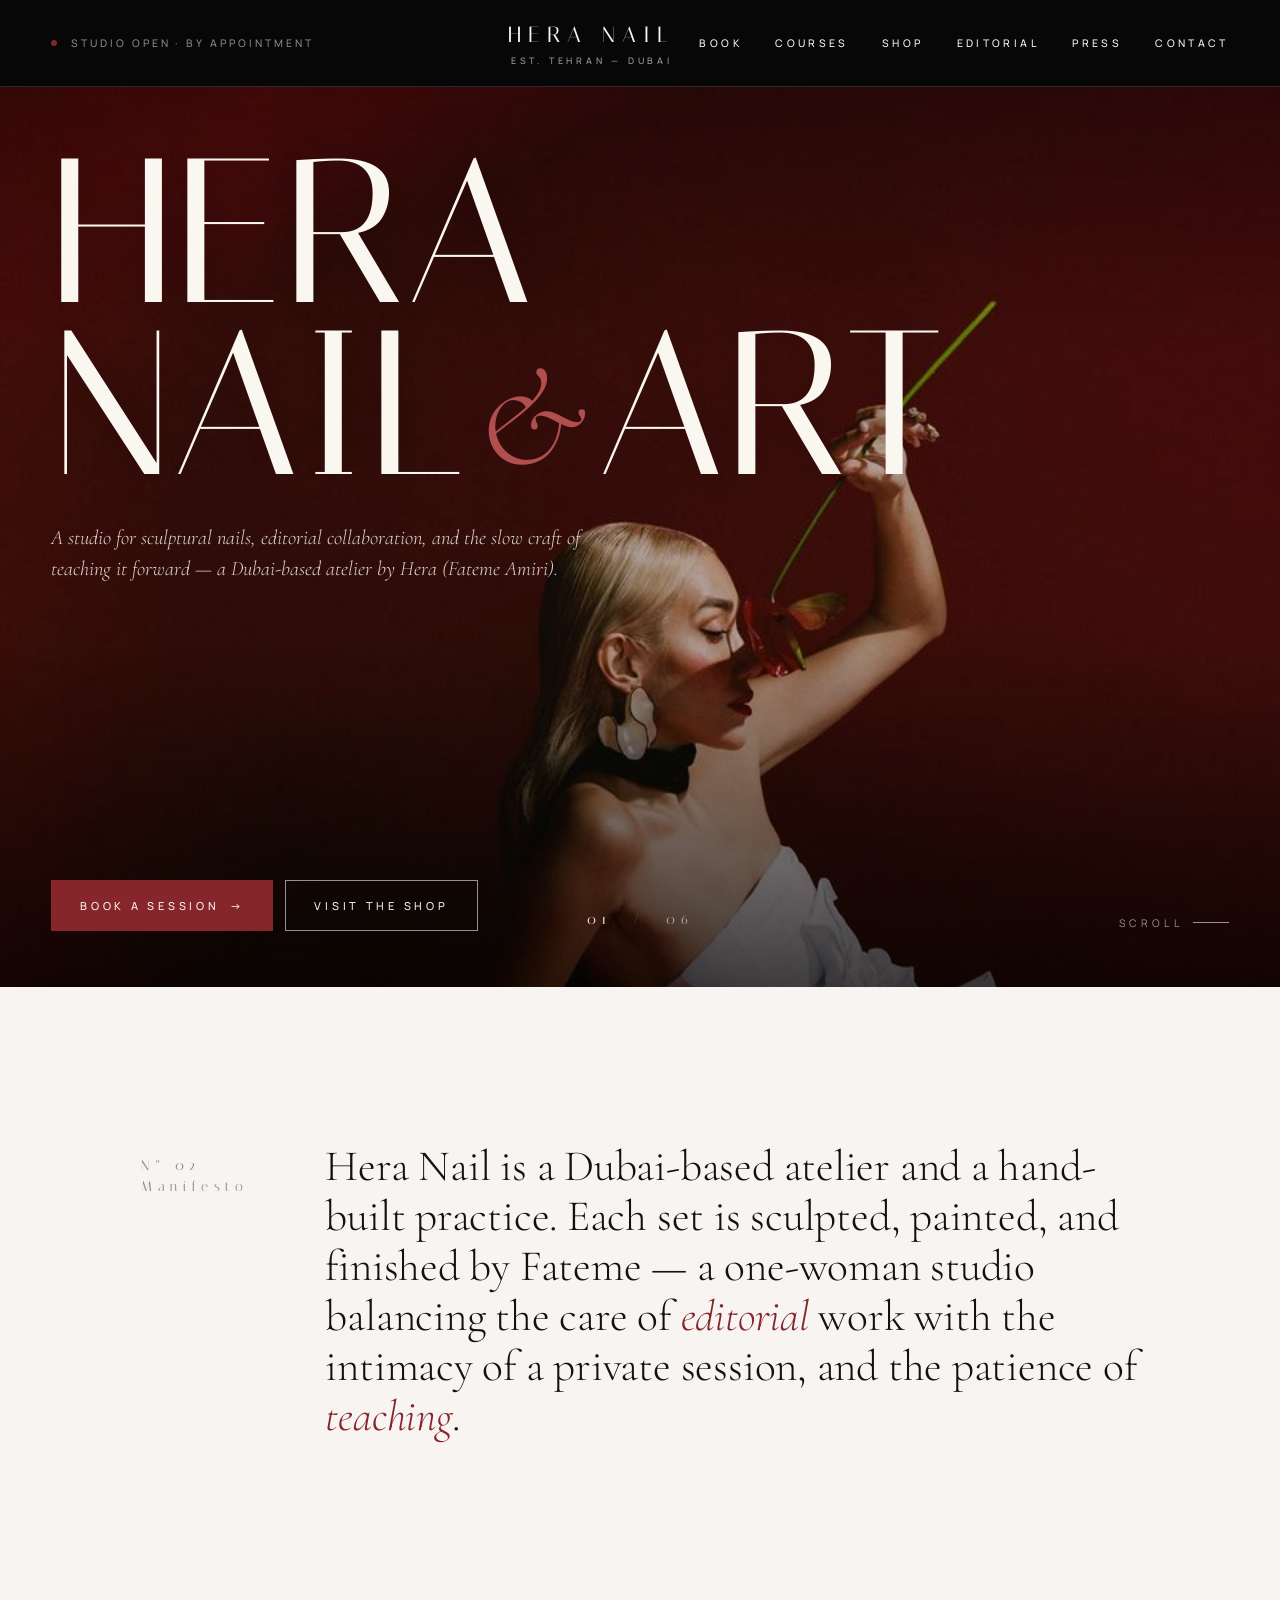
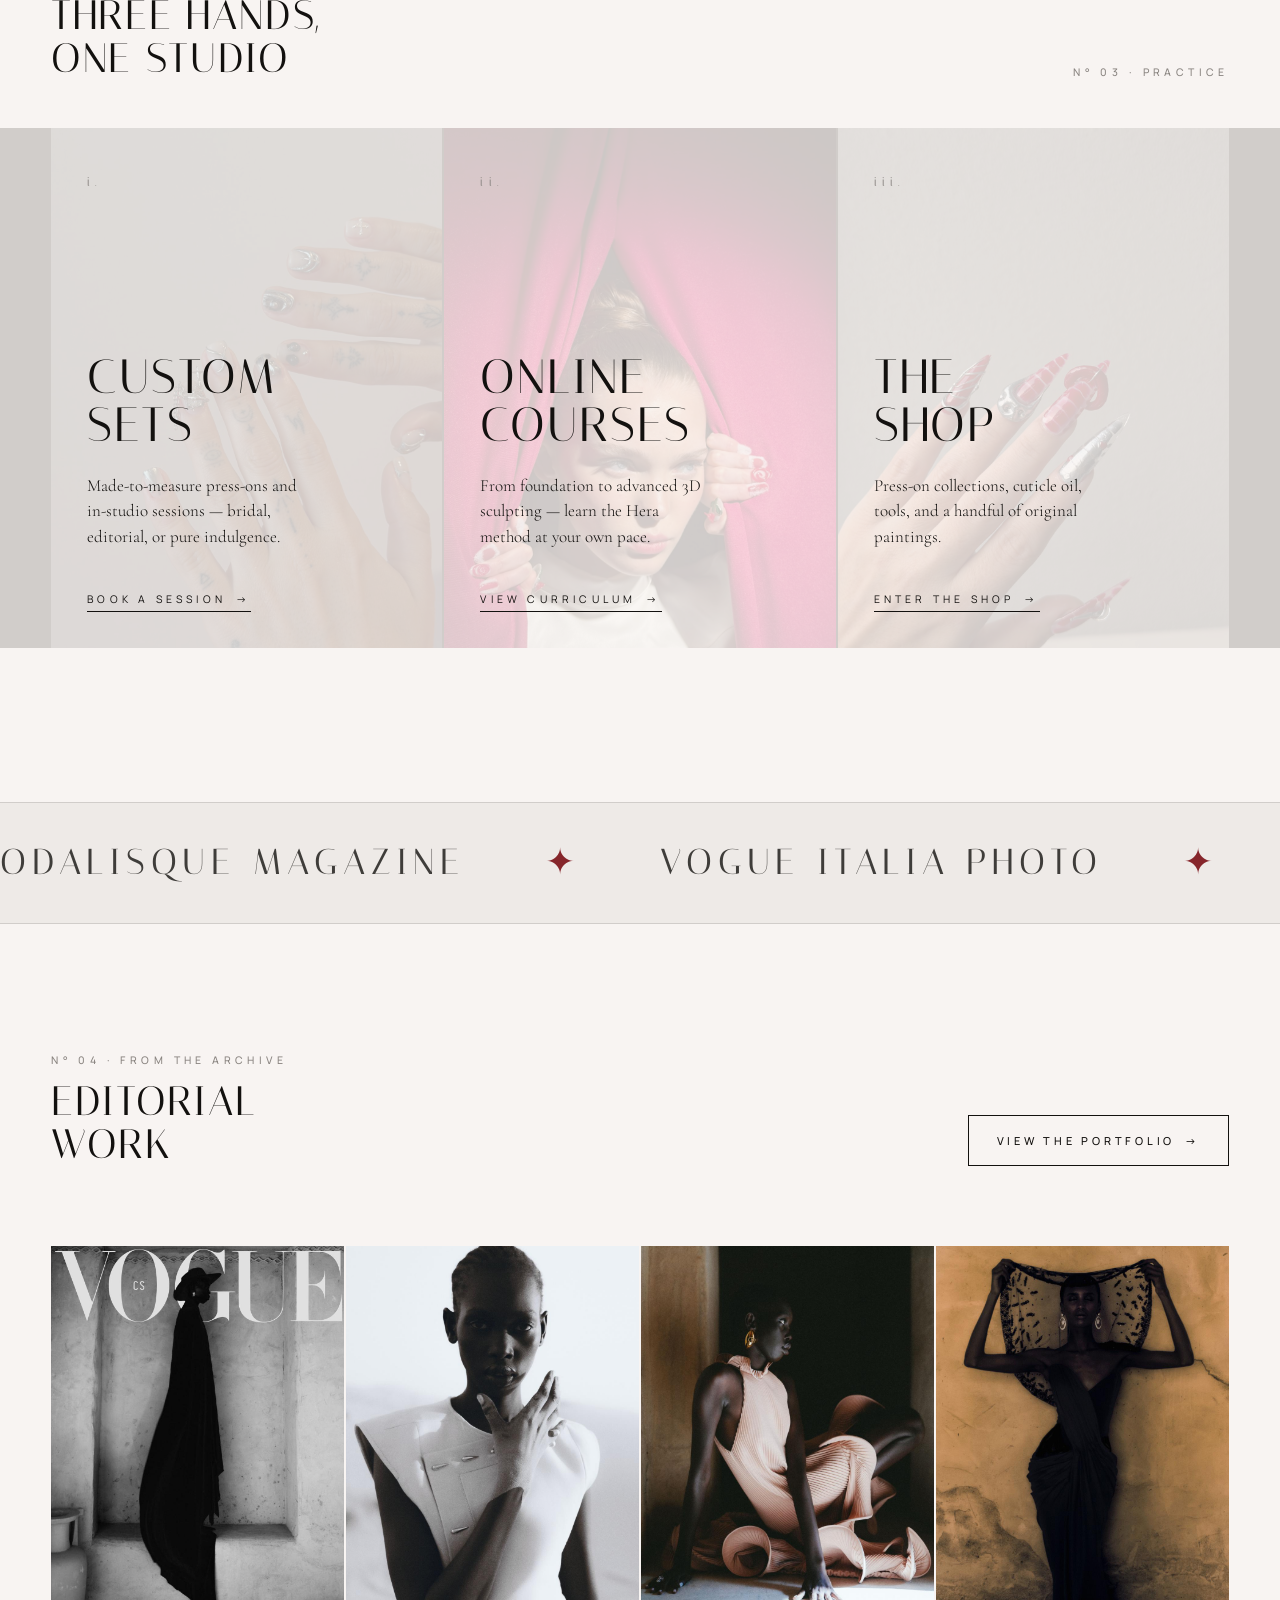
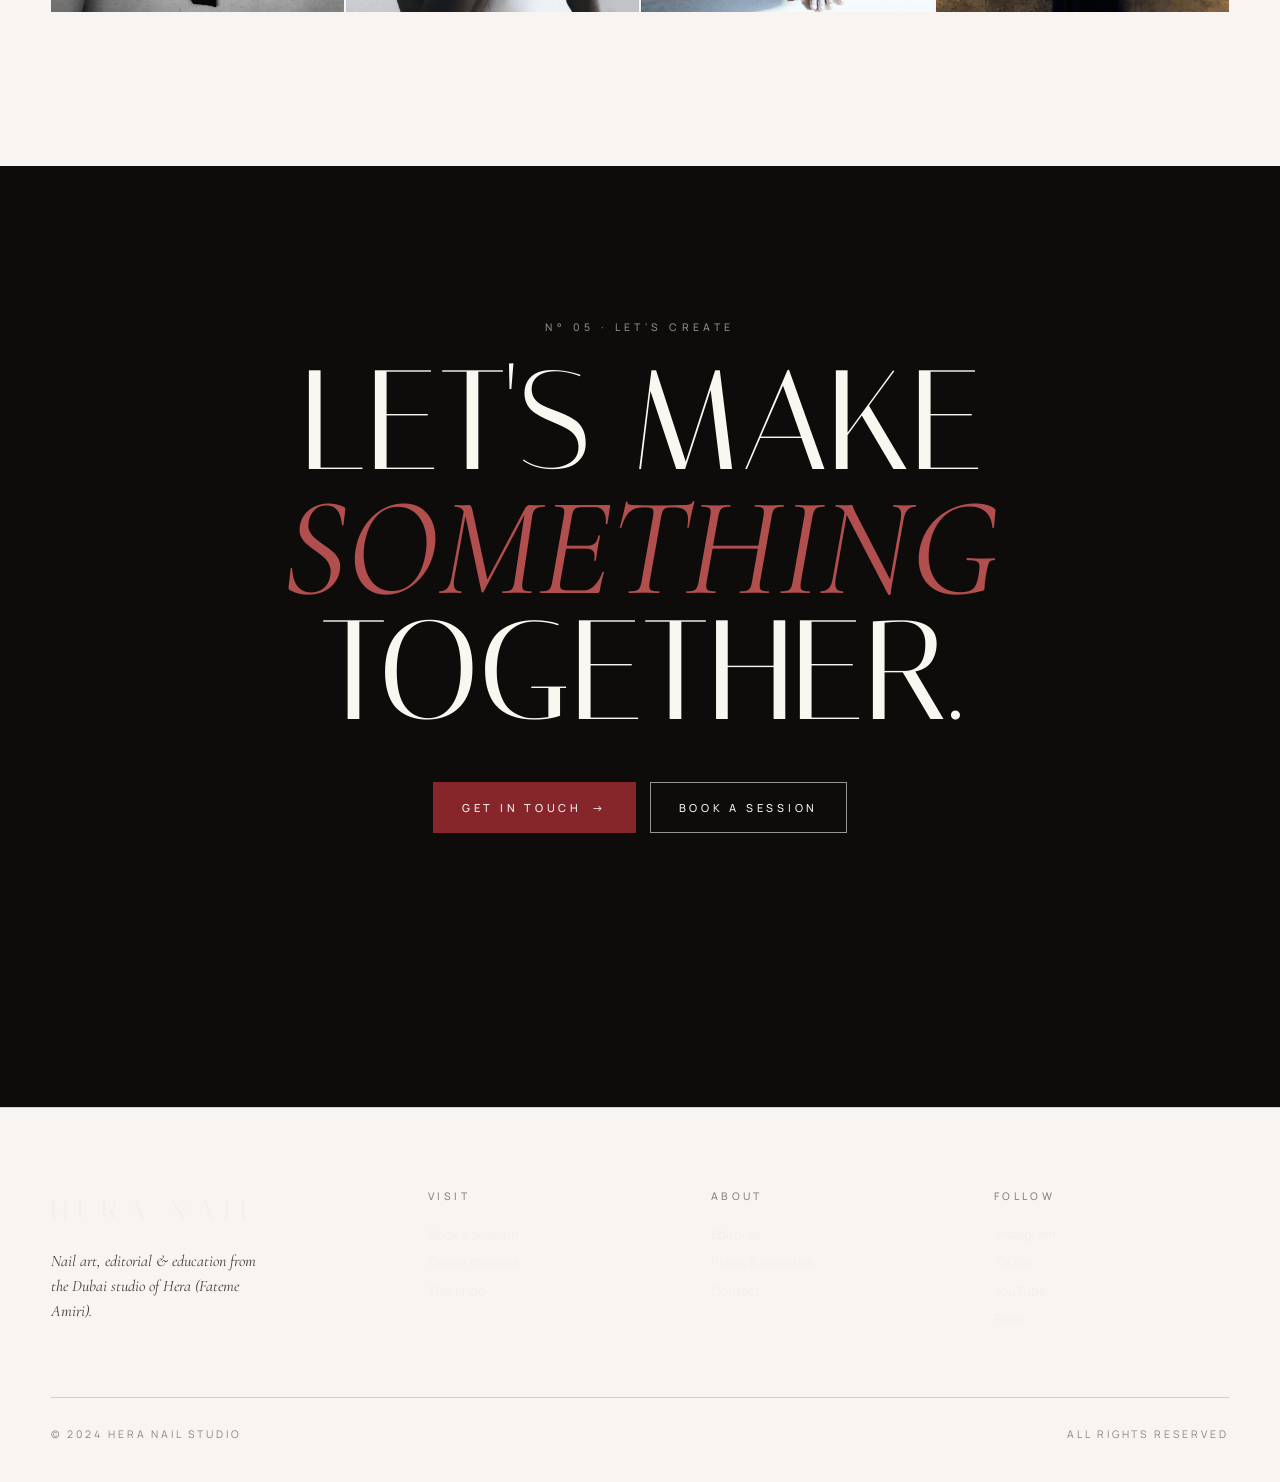
==== index.html @ e50f3d4d "Replace 'rigor' with 'care', remove founder signoff" ====
<!doctype html>
<html lang="en">
<head>
<meta charset="utf-8">
<meta name="viewport" content="width=device-width,initial-scale=1,viewport-fit=cover">
<title>Hera Nail — Nail Art · Editorial · Education</title>
<link rel="stylesheet" href="styles.css">
<style>
  /* Landing-specific */
  body { background: #0e0c0b; color: #f4efe9; }
  .hero {
    position: relative;
    min-height: 100vh;
    overflow: hidden;
    isolation: isolate;
  }
  .hero-bg {
    position: absolute; inset: 0;
    z-index: -2;
  }
  .hero-bg .slide {
    position: absolute; inset: 0;
    background-size: cover;
    background-position: center;
    opacity: 0;
    transform: scale(1.04);
    transition: opacity 1.8s ease, transform 8s linear;
    will-change: opacity, transform;
  }
  .hero-bg .slide.active {
    opacity: 1;
    transform: scale(1);
  }
  .hero::before {
    content: "";
    position: absolute; inset: 0;
    z-index: -1;
    background:
      linear-gradient(180deg, rgba(0,0,0,.45) 0%, rgba(0,0,0,.15) 30%, rgba(0,0,0,.15) 60%, rgba(0,0,0,.7) 100%);
  }
  .hero-inner {
    position: relative;
    min-height: 100vh;
    display: grid;
    grid-template-rows: auto 1fr auto;
    padding: 0 var(--pad);
    max-width: var(--max);
    margin: 0 auto;
  }
  .hero-top {
    padding-top: 120px;
    display: flex;
    justify-content: space-between;
    font-size: 10.5px;
    letter-spacing: 0.4em;
    text-transform: uppercase;
    color: rgba(244,239,233,.7);
  }
  .hero-top .right { display: flex; gap: 28px; }
  .hero-center {
    align-self: center;
    padding: 60px 0;
  }
  .hero-h1 {
    font-family: var(--display);
    font-weight: 400;
    font-size: clamp(72px, 16vw, 240px);
    line-height: 0.84;
    letter-spacing: 0.005em;
    text-transform: uppercase;
    color: #faf6f0;
    text-shadow: 0 2px 40px rgba(0,0,0,.25);
  }
  .hero-h1 .ampersand {
    font-family: var(--serif);
    font-style: italic;
    font-weight: 300;
    font-size: 0.7em;
    color: var(--accent-soft);
    padding: 0 0.08em;
    vertical-align: 0.08em;
  }
  .hero-tag {
    margin-top: 32px;
    max-width: 560px;
    font-family: var(--serif);
    font-style: italic;
    font-weight: 300;
    font-size: clamp(18px, 1.6vw, 22px);
    line-height: 1.5;
    color: rgba(244,239,233,.88);
  }
  .hero-bottom {
    padding-bottom: 56px;
    display: grid;
    grid-template-columns: 1fr auto 1fr;
    align-items: end;
    gap: 24px;
  }
  .hero-cta {
    display: flex;
    gap: 12px;
    flex-wrap: wrap;
  }
  .hero-bottom .counter {
    text-align: center;
    font-family: var(--display);
    font-size: 14px;
    letter-spacing: 0.42em;
    color: rgba(244,239,233,.6);
  }
  .hero-bottom .counter b { color: #faf6f0; font-weight: 400; }
  .hero-bottom .scroll {
    justify-self: end;
    font-size: 10.5px;
    letter-spacing: 0.4em;
    text-transform: uppercase;
    color: rgba(244,239,233,.6);
    display: flex;
    align-items: center;
    gap: 10px;
  }
  .hero-bottom .scroll .bar {
    width: 36px; height: 1px; background: currentColor;
    animation: pulse 2.4s ease-in-out infinite;
  }
  @keyframes pulse {
    0%, 100% { transform: scaleX(.4); transform-origin: left; opacity: .5; }
    50% { transform: scaleX(1); opacity: 1; }
  }

  /* Caption — small label that follows the current slide */
  .hero-caption {
    position: absolute;
    left: var(--pad);
    bottom: 100px;
    z-index: 2;
    font-size: 10.5px;
    letter-spacing: 0.4em;
    text-transform: uppercase;
    color: rgba(244,239,233,.65);
    transition: opacity .8s ease;
  }
  @media (max-width: 820px) {
    .hero-caption { display: none; }
    .hero-bottom { grid-template-columns: 1fr; }
    .hero-bottom .scroll { justify-self: start; }
  }

  /* Body sections after hero */
  body { background: #0e0c0b; }
  .section-light { background: var(--bg); color: var(--ink); padding: clamp(80px, 12vw, 160px) 0; }
  .section-dark { background: #0e0c0b; color: #f4efe9; padding: clamp(80px, 12vw, 160px) 0; }

  .manifesto {
    max-width: 1100px;
    margin: 0 auto;
    padding: 0 var(--pad);
    display: grid;
    grid-template-columns: auto 1fr;
    gap: clamp(40px, 6vw, 96px);
  }
  @media (max-width: 720px) { .manifesto { grid-template-columns: 1fr; } }
  .manifesto .num {
    font-family: var(--display);
    font-size: 14px;
    letter-spacing: 0.4em;
    color: var(--mute);
    padding-top: 14px;
  }
  .manifesto .body {
    font-family: var(--serif);
    font-weight: 300;
    font-size: clamp(28px, 3.4vw, 50px);
    line-height: 1.15;
    letter-spacing: -0.005em;
  }
  .manifesto .body em {
    font-style: italic;
    color: var(--accent);
  }
  .manifesto .signoff {
    margin-top: 36px;
    font-family: var(--sans);
    font-size: 11px;
    letter-spacing: 0.4em;
    text-transform: uppercase;
    color: var(--mute);
  }

  /* Pillars: three big tiles */
  .pillars {
    max-width: var(--max);
    margin: 0 auto;
    padding: 0 var(--pad);
    display: grid;
    grid-template-columns: repeat(3, 1fr);
    gap: 2px;
    background: var(--rule);
  }
  @media (max-width: 820px) { .pillars { grid-template-columns: 1fr; } }
  .pillar {
    background: var(--bg);
    padding: 44px 36px 36px;
    display: flex;
    flex-direction: column;
    gap: 24px;
    min-height: 520px;
    position: relative;
    overflow: hidden;
    transition: background .35s ease, color .35s ease;
  }
  .pillar:hover { background: var(--ink); color: var(--bg); }
  .pillar:hover .pillar-img { opacity: 0.32; transform: scale(1.04); }
  .pillar .pillar-num {
    font-family: var(--display);
    font-size: 13px;
    letter-spacing: 0.4em;
    color: var(--mute);
  }
  .pillar h3 {
    font-family: var(--display);
    font-weight: 400;
    font-size: 48px;
    letter-spacing: 0.04em;
    text-transform: uppercase;
    line-height: 1;
    margin-top: auto;
  }
  .pillar p {
    font-family: var(--serif);
    font-weight: 300;
    font-size: 17px;
    line-height: 1.5;
    max-width: 28ch;
  }
  .pillar .pillar-img {
    position: absolute;
    inset: 0;
    background-size: cover;
    background-position: center;
    opacity: 0.18;
    transition: opacity .5s ease, transform .8s ease;
    z-index: 0;
  }
  .pillar > * { position: relative; z-index: 1; }
  .pillar .more {
    margin-top: 18px;
    display: inline-flex;
    align-items: center;
    gap: 10px;
    font-size: 10.5px;
    letter-spacing: 0.4em;
    text-transform: uppercase;
    border-bottom: 1px solid currentColor;
    padding-bottom: 4px;
    align-self: flex-start;
  }
  .pillar .more::after { content: "→"; transition: transform .25s; }
  .pillar:hover .more::after { transform: translateX(4px); }

  /* Gallery strip */
  .strip {
    display: grid;
    grid-template-columns: repeat(4, 1fr);
    gap: 2px;
    margin-top: 80px;
  }
  @media (max-width: 820px) { .strip { grid-template-columns: 1fr 1fr; } }
  .strip a {
    aspect-ratio: 4 / 5;
    background-size: cover;
    background-position: center;
    transition: transform .8s cubic-bezier(.2,.7,.2,1);
    filter: grayscale(.0);
  }
  .strip a:hover { transform: scale(1.02); }

  /* Press / Marquee */
  .marquee {
    overflow: hidden;
    padding: 32px 0;
    border-top: 1px solid var(--rule);
    border-bottom: 1px solid var(--rule);
    background: var(--bg-deep);
  }
  .marquee-track {
    display: flex;
    gap: 80px;
    animation: scroll 38s linear infinite;
    white-space: nowrap;
    font-family: var(--display);
    font-size: clamp(22px, 3vw, 36px);
    letter-spacing: 0.16em;
    text-transform: uppercase;
    color: var(--ink-soft);
  }
  .marquee-track .star { color: var(--accent); }
  @keyframes scroll {
    from { transform: translateX(0); }
    to   { transform: translateX(-50%); }
  }
</style>
</head>
<body>

<header class="site-header is-dark">
  <nav class="nav">
    <div class="nav-left">
      <span class="dot"></span>
      <span>Studio Open · By Appointment</span>
    </div>
    <a class="brand" href="index.html">
      Hera Nail
      <span class="sub">EST. TEHRAN — DUBAI</span>
    </a>
    <button class="nav-toggle" id="navToggle" aria-label="Menu">
      Menu <span aria-hidden="true">＋</span>
    </button>
    <ul class="nav-links" id="navLinks">
      <li><a href="book.html">Book</a></li>
      <li><a href="courses.html">Courses</a></li>
      <li><a href="shop.html">Shop</a></li>
      <li><a href="editorial.html">Editorial</a></li>
      <li><a href="press.html">Press</a></li>
      <li><a href="contact.html">Contact</a></li>
    </ul>
  </nav>
</header>

<section class="hero" data-screen-label="01 Hero">
  <div class="hero-bg" id="heroBg">
    <div class="slide active" style="background-image:url('img/hero-01-red.jpg')" data-caption="Anthurium — Editorial 2024"></div>
    <div class="slide" style="background-image:url('img/hero-04-lily.jpg')" data-caption="Calla — Studio Series"></div>
    <div class="slide" style="background-image:url('img/hero-03-portrait.jpg')" data-caption="Self-portrait with Talons"></div>
    <div class="slide" style="background-image:url('img/hero-02-mesh.jpg')" data-caption="Mesh Gauntlet — Couture"></div>
    <div class="slide" style="background-image:url('img/hero-06-anthurium.jpg')" data-caption="Floor study — Anthurium II"></div>
    <div class="slide" style="background-image:url('img/hero-05-laugh.jpg')" data-caption="Behind the Scenes"></div>
  </div>

  <div class="hero-inner">
    <div class="hero-center">
      <h1 class="hero-h1">Hera<br>Nail<span class="ampersand">&</span>Art</h1>
      <p class="hero-tag">A studio for sculptural nails, editorial collaboration, and the slow craft of teaching it forward — a Dubai-based atelier by Hera (Fateme Amiri).</p>
    </div>

    <div class="hero-bottom">
      <div class="hero-cta">
        <a class="btn accent" href="book.html">Book a session <span class="arrow">→</span></a>
        <a class="btn" href="shop.html" style="border-color:rgba(244,239,233,.6)">Visit the shop</a>
      </div>
      <div class="counter"><b id="slideIdx">01</b> &nbsp;/&nbsp; 06</div>
      <div class="scroll"><span>Scroll</span><span class="bar"></span></div>
    </div>
  </div>
</section>

<!-- Manifesto -->
<section class="section-light">
  <div class="manifesto">
    <div class="num">N° 02<br>Manifesto</div>
    <div>
      <p class="body">
        Hera Nail is a Dubai-based atelier and a hand-built practice. Each set is sculpted, painted, and finished by Fateme — a one-woman studio balancing the care of <em>editorial</em> work with the intimacy of a private session, and the patience of <em>teaching</em>.
      </p>
    </div>
  </div>
</section>

<!-- Three pillars -->
<section class="section-light" style="padding-top:0">
  <div class="shell" style="margin-bottom:48px; display:flex; justify-content:space-between; align-items:end; gap:24px; flex-wrap:wrap;">
    <h2 class="h-section">Three Hands,<br>One Studio</h2>
    <p class="eyebrow">N° 03 · Practice</p>
  </div>
  <div class="pillars">
    <a class="pillar" href="book.html">
      <div class="pillar-img" style="background-image:url('img/nail-clear-flowers-02.jpg')"></div>
      <span class="pillar-num">i.</span>
      <h3>Custom<br>Sets</h3>
      <p>Made-to-measure press-ons and in-studio sessions — bridal, editorial, or pure indulgence.</p>
      <span class="more">Book a session</span>
    </a>
    <a class="pillar" href="courses.html">
      <div class="pillar-img" style="background-image:url('img/nail-blue-baroque.jpg')"></div>
      <span class="pillar-num">ii.</span>
      <h3>Online<br>Courses</h3>
      <p>From foundation to advanced 3D sculpting — learn the Hera method at your own pace.</p>
      <span class="more">View curriculum</span>
    </a>
    <a class="pillar" href="shop.html">
      <div class="pillar-img" style="background-image:url('img/nail-red-silver.jpg')"></div>
      <span class="pillar-num">iii.</span>
      <h3>The<br>Shop</h3>
      <p>Press-on collections, cuticle oil, tools, and a handful of original paintings.</p>
      <span class="more">Enter the shop</span>
    </a>
  </div>
</section>

<!-- Marquee -->
<div class="marquee">
  <div class="marquee-track">
    <span>Odalisque Magazine</span><span class="star">✦</span>
    <span>Vogue Italia Photo</span><span class="star">✦</span>
    <span>HIA Magazine</span><span class="star">✦</span>
    <span>L'Officiel Arabia</span><span class="star">✦</span>
    <span>Schön! Magazine</span><span class="star">✦</span>
    <span>Numéro Berlin</span><span class="star">✦</span>
    <!-- duplicate for seamless scroll -->
    <span>Odalisque Magazine</span><span class="star">✦</span>
    <span>Vogue Italia Photo</span><span class="star">✦</span>
    <span>HIA Magazine</span><span class="star">✦</span>
    <span>L'Officiel Arabia</span><span class="star">✦</span>
    <span>Schön! Magazine</span><span class="star">✦</span>
    <span>Numéro Berlin</span><span class="star">✦</span>
  </div>
</div>

<!-- Editorial preview strip -->
<section class="section-light" style="padding-top:clamp(80px,10vw,140px)">
  <div class="shell" style="display:flex; justify-content:space-between; align-items:end; gap:24px; flex-wrap:wrap;">
    <div>
      <p class="eyebrow">N° 04 · From the Archive</p>
      <h2 class="h-section" style="margin-top:12px">Editorial<br>Work</h2>
    </div>
    <a class="btn ghost" href="editorial.html">View the portfolio <span class="arrow">→</span></a>
  </div>
  <div class="strip shell" style="padding-left:var(--pad); padding-right:var(--pad)">
    <a href="editorial.html" style="background-image:url('img/hero-07-vogue.jpg')"></a>
    <a href="editorial.html" style="background-image:url('img/ed-veil.jpg')"></a>
    <a href="editorial.html" style="background-image:url('img/ed-white.jpg')"></a>
    <a href="editorial.html" style="background-image:url('img/ed-lips.jpg')"></a>
  </div>
</section>

<!-- Closing CTA -->
<section class="section-dark" style="text-align:center">
  <div class="shell">
    <p class="eyebrow" style="color:rgba(244,239,233,.55)">N° 05 · Let's Create</p>
    <h2 class="h-display" style="color:#faf6f0; margin-top:24px">Let's make<br><em style="font-family:var(--serif); font-style:italic; color:var(--accent-soft)">something</em><br>together.</h2>
    <div style="margin-top:48px; display:flex; gap:14px; justify-content:center; flex-wrap:wrap;">
      <a class="btn accent" href="contact.html">Get in touch <span class="arrow">→</span></a>
      <a class="btn" href="book.html" style="border-color:rgba(244,239,233,.6)">Book a session</a>
    </div>
  </div>
</section>

<!-- Footer -->
<footer class="site-footer">
  <div class="footer-grid">
    <div>
      <div class="footer-mark">Hera Nail</div>
      <p style="margin-top:18px; font-family:var(--serif); font-style:italic; font-size:16px; color:var(--ink-soft); max-width:32ch;">Nail art, editorial &amp; education from the Dubai studio of Hera (Fateme Amiri).</p>
    </div>
    <div>
      <h4>Visit</h4>
      <a href="book.html">Book a session</a>
      <a href="courses.html">Online courses</a>
      <a href="shop.html">The shop</a>
    </div>
    <div>
      <h4>About</h4>
      <a href="editorial.html">Editorial</a>
      <a href="press.html">Press &amp; features</a>
      <a href="contact.html">Contact</a>
    </div>
    <div>
      <h4>Follow</h4>
      <a href="https://www.instagram.com/nailsby_hera" target="_blank" rel="noopener">Instagram</a>
      <a href="https://www.tiktok.com/@hera_nail" target="_blank" rel="noopener">TikTok</a>
      <a href="https://youtube.com/@nailsbyhera" target="_blank" rel="noopener">YouTube</a>
      <a href="mailto:fatemeamiri.job@gmail.com">Email</a>
    </div>
  </div>
  <div class="footer-bottom">
    <span>© 2024 Hera Nail Studio</span>
    <span>All rights reserved</span>
  </div>
</footer>

<script>
  // Mobile nav
  const tog = document.getElementById('navToggle');
  const links = document.getElementById('navLinks');
  tog?.addEventListener('click', () => links.classList.toggle('open'));

  // Hero slideshow — fade in/out
  const slides = document.querySelectorAll('#heroBg .slide');
  const cap = document.getElementById('heroCap');
  const idxEl = document.getElementById('slideIdx');
  let i = 0;
  const total = slides.length;
  function tick() {
    slides[i].classList.remove('active');
    i = (i + 1) % total;
    slides[i].classList.add('active');
    if (cap) {
      cap.style.opacity = 0;
      setTimeout(() => {
        cap.textContent = slides[i].dataset.caption || '';
        cap.style.opacity = 1;
      }, 600);
    }
    if (idxEl) idxEl.textContent = String(i + 1).padStart(2, '0');
  }
  setInterval(tick, 4800);

  // Reveal-on-scroll
  const io = new IntersectionObserver((entries) => {
    entries.forEach(e => { if (e.isIntersecting) e.target.classList.add('in'); });
  }, { threshold: 0.12 });
  document.querySelectorAll('.reveal').forEach(el => io.observe(el));
</script>
</body>
</html>
---- styles.css ----
/* HERA NAIL — site styles */

@import url('https://fonts.googleapis.com/css2?family=Italiana&family=Cormorant+Garamond:ital,wght@0,300;0,400;0,500;1,300;1,400&family=Manrope:wght@300;400;500;600&display=swap');

:root {
  --bg: oklch(0.97 0.005 60);
  --bg-deep: oklch(0.94 0.006 60);
  --ink: oklch(0.18 0.005 60);
  --ink-soft: oklch(0.36 0.005 60);
  --mute: oklch(0.62 0.008 60);
  --rule: oklch(0.85 0.006 60);
  --accent: oklch(0.42 0.13 22);
  --accent-soft: oklch(0.55 0.13 22);

  --serif: 'Cormorant Garamond', 'Times New Roman', serif;
  --display: 'Italiana', 'Cormorant Garamond', serif;
  --sans: 'Manrope', 'Helvetica Neue', Arial, sans-serif;

  --pad: clamp(20px, 4vw, 56px);
  --max: 1480px;
}

* { box-sizing: border-box; margin: 0; padding: 0; }

html, body {
  background: var(--bg);
  color: var(--ink);
  font-family: var(--sans);
  font-weight: 400;
  font-size: 15px;
  line-height: 1.55;
  -webkit-font-smoothing: antialiased;
  text-rendering: optimizeLegibility;
}

img { display: block; max-width: 100%; height: auto; }
a { color: inherit; text-decoration: none; }
button { font: inherit; color: inherit; background: none; border: 0; cursor: pointer; }
input, select, textarea { font: inherit; color: inherit; background: transparent; border: 0; }

/* ──────────────── Header / Nav ──────────────── */

.site-header {
  position: sticky;
  top: 0;
  z-index: 50;
  background: color-mix(in oklch, var(--bg) 88%, transparent);
  backdrop-filter: saturate(140%) blur(14px);
  -webkit-backdrop-filter: saturate(140%) blur(14px);
  border-bottom: 1px solid var(--rule);
  padding-top: env(safe-area-inset-top);
}
.site-header.is-dark {
  background: color-mix(in oklch, oklch(0.12 0 0) 70%, transparent);
  border-bottom-color: color-mix(in oklch, white 15%, transparent);
  color: var(--bg);
}

.nav {
  max-width: var(--max);
  margin: 0 auto;
  padding: 18px var(--pad);
  display: grid;
  grid-template-columns: 1fr auto 1fr;
  align-items: center;
  gap: 24px;
}
.brand {
  font-family: var(--display);
  font-size: 22px;
  letter-spacing: 0.32em;
  text-align: center;
  text-transform: uppercase;
}
.brand .sub {
  display: block;
  font-family: var(--sans);
  font-size: 9px;
  letter-spacing: 0.42em;
  margin-top: 2px;
  color: var(--mute);
  font-weight: 500;
}
.site-header.is-dark .brand .sub { color: color-mix(in oklch, white 60%, transparent); }

.nav-links {
  display: flex;
  gap: clamp(18px, 2.6vw, 36px);
  list-style: none;
  justify-content: flex-end;
  font-size: 10.5px;
  letter-spacing: 0.32em;
  text-transform: uppercase;
  font-weight: 500;
}
.nav-links a {
  position: relative;
  padding: 6px 0;
  transition: color .25s ease;
}
.nav-links a:hover { color: var(--accent); }
.nav-links a.active::after {
  content: "";
  position: absolute;
  left: 0; right: 0; bottom: -2px;
  height: 1px;
  background: currentColor;
}

.nav-left {
  display: flex;
  align-items: center;
  gap: 14px;
  font-size: 10.5px;
  letter-spacing: 0.28em;
  text-transform: uppercase;
  color: var(--mute);
  font-weight: 500;
}
.nav-left .dot { width: 6px; height: 6px; border-radius: 50%; background: var(--accent); display: inline-block; }

/* mobile nav */
.nav-toggle { display: none; }
@media (max-width: 820px) {
  .nav { grid-template-columns: 1fr auto auto; gap: 12px; }
  .nav-left { display: none; }
  .nav-links {
    position: fixed;
    inset: 64px 0 auto 0;
    flex-direction: column;
    background: var(--bg);
    padding: 24px var(--pad) 36px;
    gap: 18px;
    font-size: 13px;
    align-items: flex-start;
    border-bottom: 1px solid var(--rule);
    transform: translateY(-110%);
    transition: transform .35s cubic-bezier(.6,.05,.2,1);
  }
  .nav-links.open { transform: translateY(0); }
  .nav-toggle {
    display: inline-flex;
    align-items: center;
    gap: 8px;
    font-size: 10.5px;
    letter-spacing: 0.28em;
    text-transform: uppercase;
    color: var(--ink);
  }
  .site-header.is-dark .nav-toggle { color: var(--bg); }
  .site-header.is-dark .nav-links { background: oklch(0.14 0 0); color: var(--bg); border-color: color-mix(in oklch, white 14%, transparent); }
}

/* ──────────────── Layout primitives ──────────────── */

.shell { max-width: var(--max); margin: 0 auto; padding: 0 var(--pad); }

.eyebrow {
  font-size: 10.5px;
  letter-spacing: 0.42em;
  text-transform: uppercase;
  color: var(--mute);
  font-weight: 500;
}

.h-display {
  font-family: var(--display);
  font-weight: 400;
  font-size: clamp(60px, 11vw, 180px);
  line-height: 0.88;
  letter-spacing: -0.01em;
  text-transform: uppercase;
}

.h-title {
  font-family: var(--display);
  font-weight: 400;
  font-size: clamp(40px, 6vw, 88px);
  line-height: 0.98;
  letter-spacing: 0.02em;
  text-transform: uppercase;
}

.h-section {
  font-family: var(--display);
  font-weight: 400;
  font-size: clamp(28px, 3.2vw, 44px);
  line-height: 1.05;
  letter-spacing: 0.04em;
  text-transform: uppercase;
}

.italic-lead {
  font-family: var(--serif);
  font-style: italic;
  font-weight: 300;
  font-size: clamp(20px, 2vw, 28px);
  line-height: 1.4;
  color: var(--ink-soft);
}

.rule { height: 1px; background: var(--rule); width: 100%; }

/* Buttons / chips */

.btn {
  display: inline-flex;
  align-items: center;
  gap: 10px;
  padding: 16px 28px;
  font-size: 11px;
  letter-spacing: 0.34em;
  text-transform: uppercase;
  font-weight: 500;
  border: 1px solid currentColor;
  transition: background .25s ease, color .25s ease, transform .25s ease;
}
.btn:hover { background: var(--ink); color: var(--bg); }
.btn.accent { background: var(--accent); color: var(--bg); border-color: var(--accent); }
.btn.accent:hover { background: var(--ink); border-color: var(--ink); }
.btn.ghost { background: transparent; }
.btn .arrow { transition: transform .3s; }
.btn:hover .arrow { transform: translateX(4px); }

/* Footer */

.site-footer {
  margin-top: 120px;
  padding: 80px var(--pad) 40px;
  border-top: 1px solid var(--rule);
  background: var(--bg);
}
.footer-grid {
  max-width: var(--max);
  margin: 0 auto;
  display: grid;
  grid-template-columns: 1.4fr 1fr 1fr 1fr;
  gap: 48px;
  margin-bottom: 64px;
}
@media (max-width: 820px) {
  .footer-grid { grid-template-columns: 1fr 1fr; gap: 32px; }
}
.footer-grid h4 {
  font-family: var(--sans);
  font-size: 10.5px;
  letter-spacing: 0.32em;
  text-transform: uppercase;
  font-weight: 500;
  color: var(--mute);
  margin-bottom: 16px;
}
.footer-grid a { display: block; padding: 4px 0; font-size: 13px; }
.footer-grid a:hover { color: var(--accent); }
.footer-mark {
  font-family: var(--display);
  font-size: 28px;
  letter-spacing: 0.32em;
  text-transform: uppercase;
}
.footer-bottom {
  max-width: var(--max);
  margin: 0 auto;
  padding-top: 28px;
  border-top: 1px solid var(--rule);
  display: flex;
  justify-content: space-between;
  font-size: 10.5px;
  letter-spacing: 0.28em;
  text-transform: uppercase;
  color: var(--mute);
}
@media (max-width: 600px) { .footer-bottom { flex-direction: column; gap: 12px; } }

/* Page intro block */

.page-intro {
  display: grid;
  grid-template-columns: 1fr 1fr;
  gap: 48px;
  padding: clamp(60px, 9vw, 130px) 0 60px;
  border-bottom: 1px solid var(--rule);
}
@media (max-width: 820px) {
  .page-intro { grid-template-columns: 1fr; gap: 24px; padding: 60px 0 40px; }
}
.page-intro .meta {
  display: flex;
  flex-direction: column;
  gap: 16px;
  align-self: end;
}
.page-intro .meta .num {
  font-family: var(--display);
  font-size: 14px;
  letter-spacing: 0.28em;
  color: var(--mute);
}

/* Reveal on scroll */
.reveal { opacity: 0; transform: translateY(18px); transition: opacity 1s ease, transform 1s cubic-bezier(.2,.7,.2,1); }
.reveal.in { opacity: 1; transform: none; }
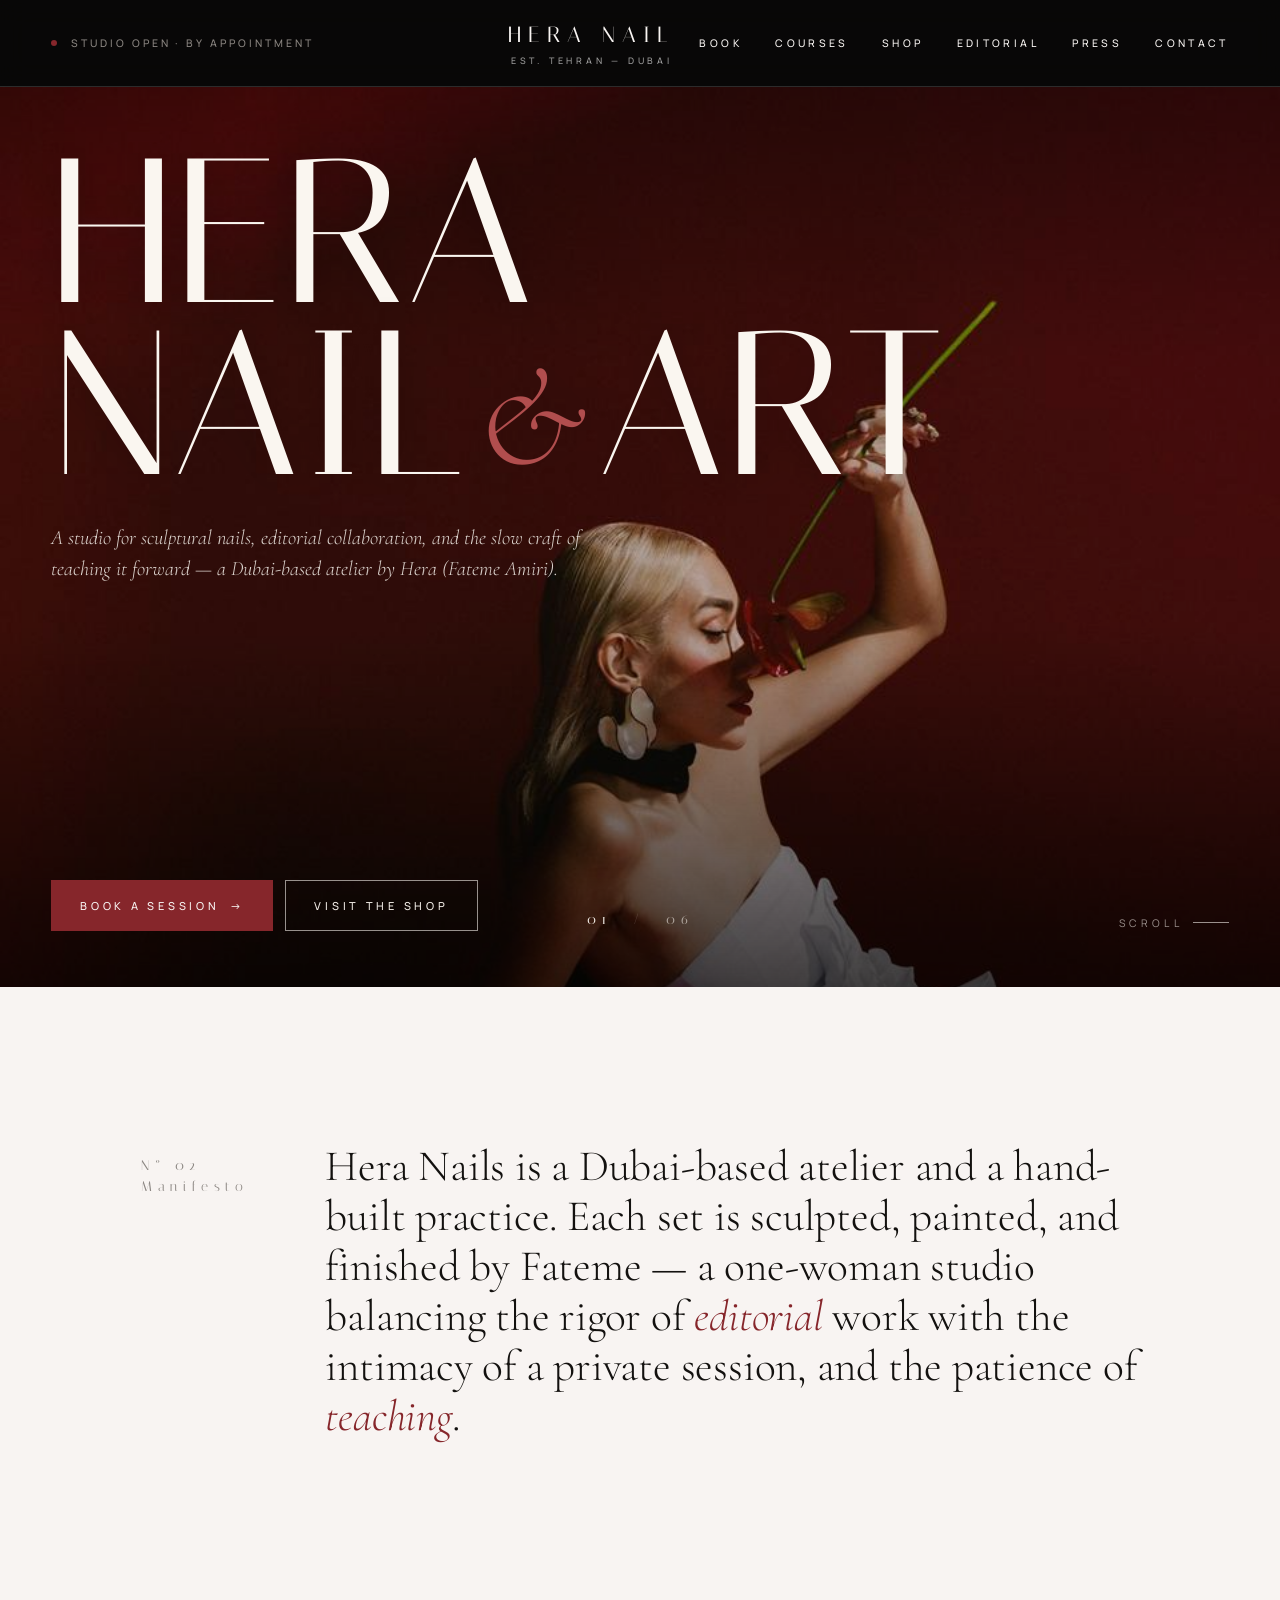
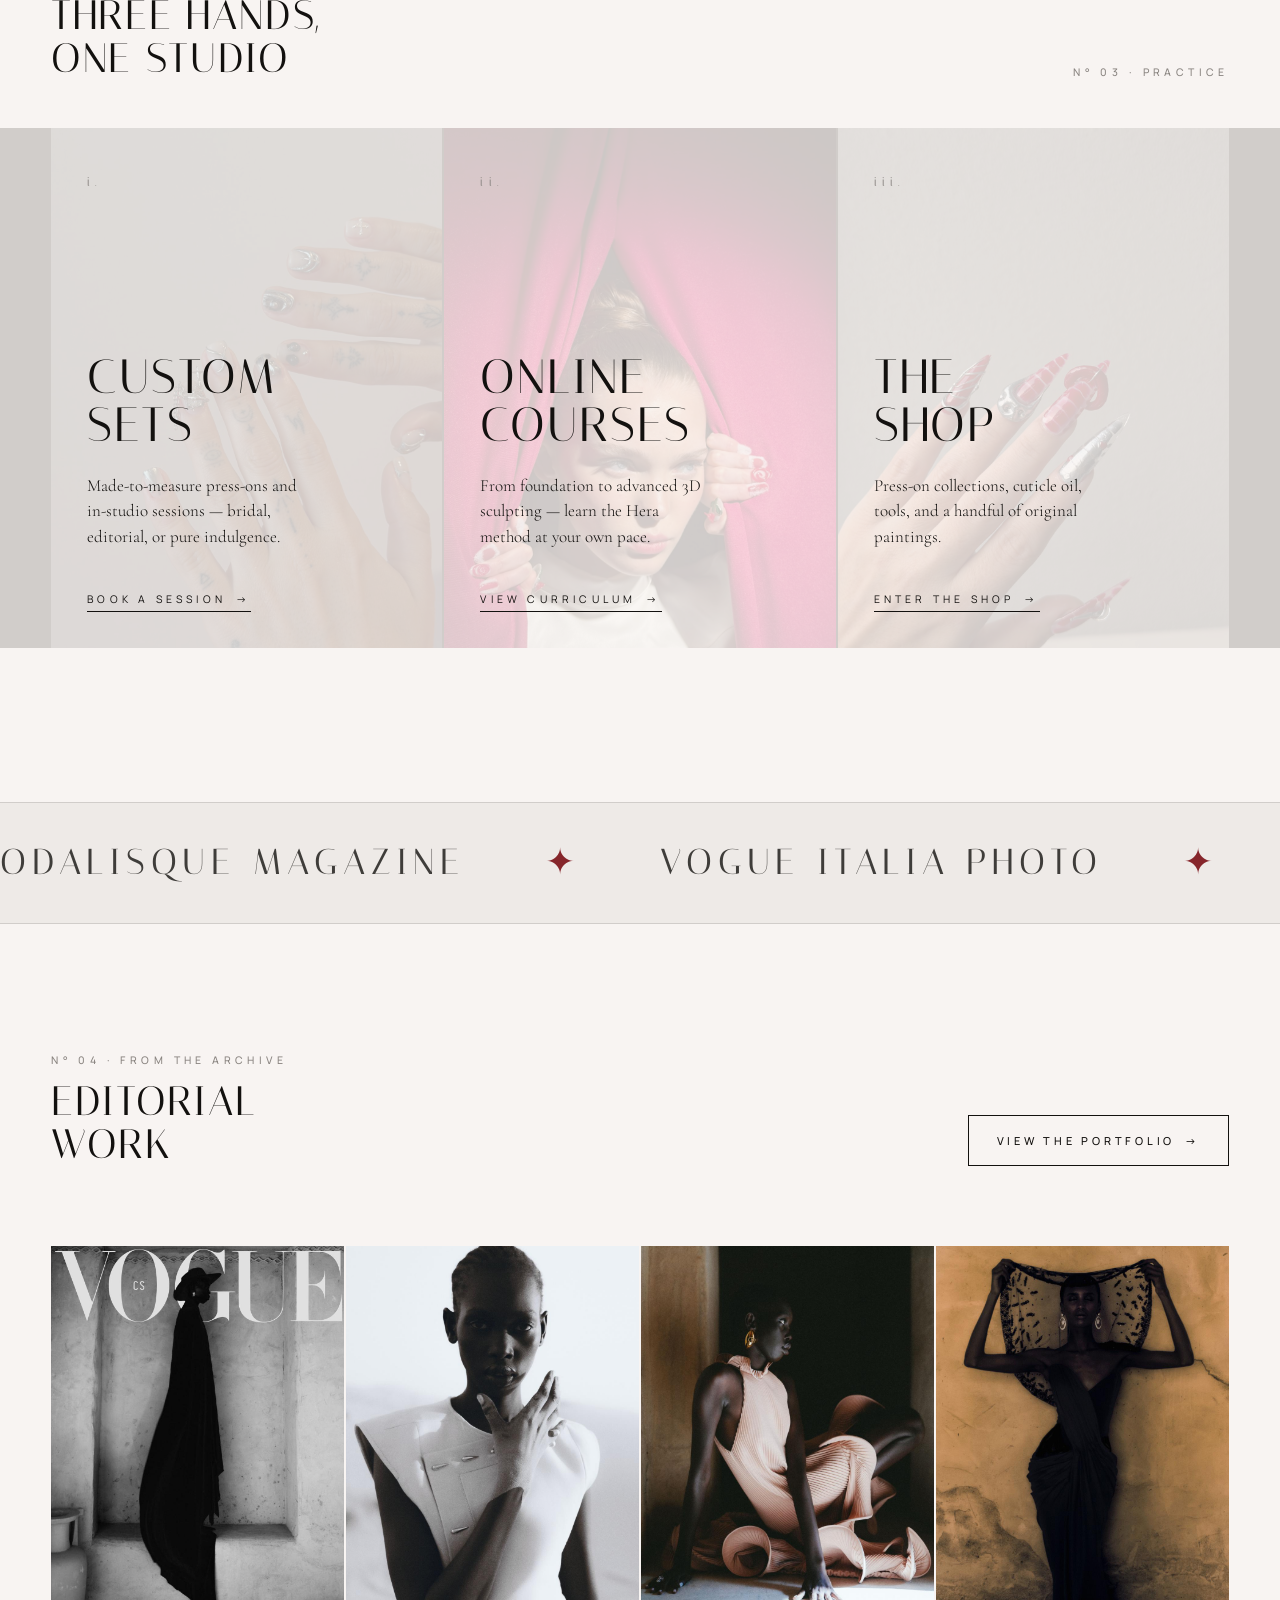
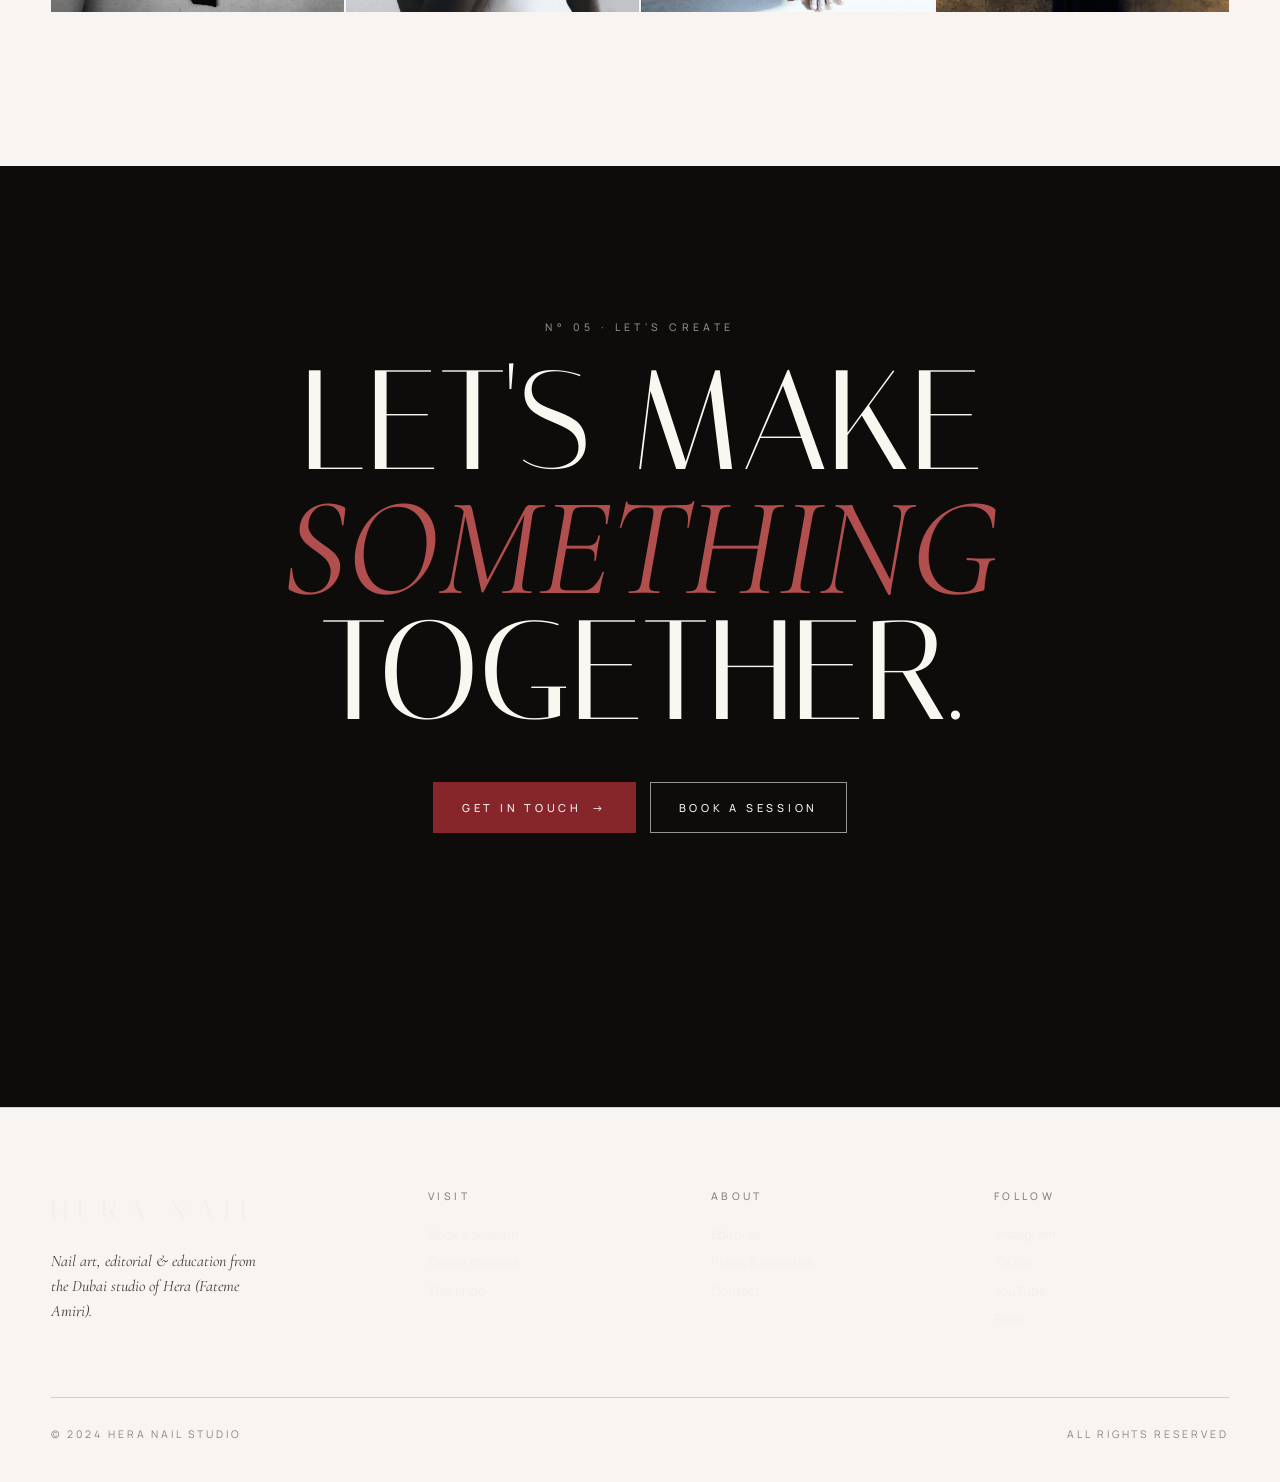
==== commit 63de7960: "Update bio text to Hera Nails with corrected copy" ====
--- a/index.html
+++ b/index.html
@@ -361,7 +361,7 @@
     <div class="num">N° 02<br>Manifesto</div>
     <div>
       <p class="body">
-        Hera Nail is a Dubai-based atelier and a hand-built practice. Each set is sculpted, painted, and finished by Fateme — a one-woman studio balancing the care of <em>editorial</em> work with the intimacy of a private session, and the patience of <em>teaching</em>.
+        Hera Nails is a Dubai-based atelier and a hand-built practice. Each set is sculpted, painted, and finished by Fateme — a one-woman studio balancing the rigor of <em>editorial</em> work with the intimacy of a private session, and the patience of <em>teaching</em>.
       </p>
     </div>
   </div>
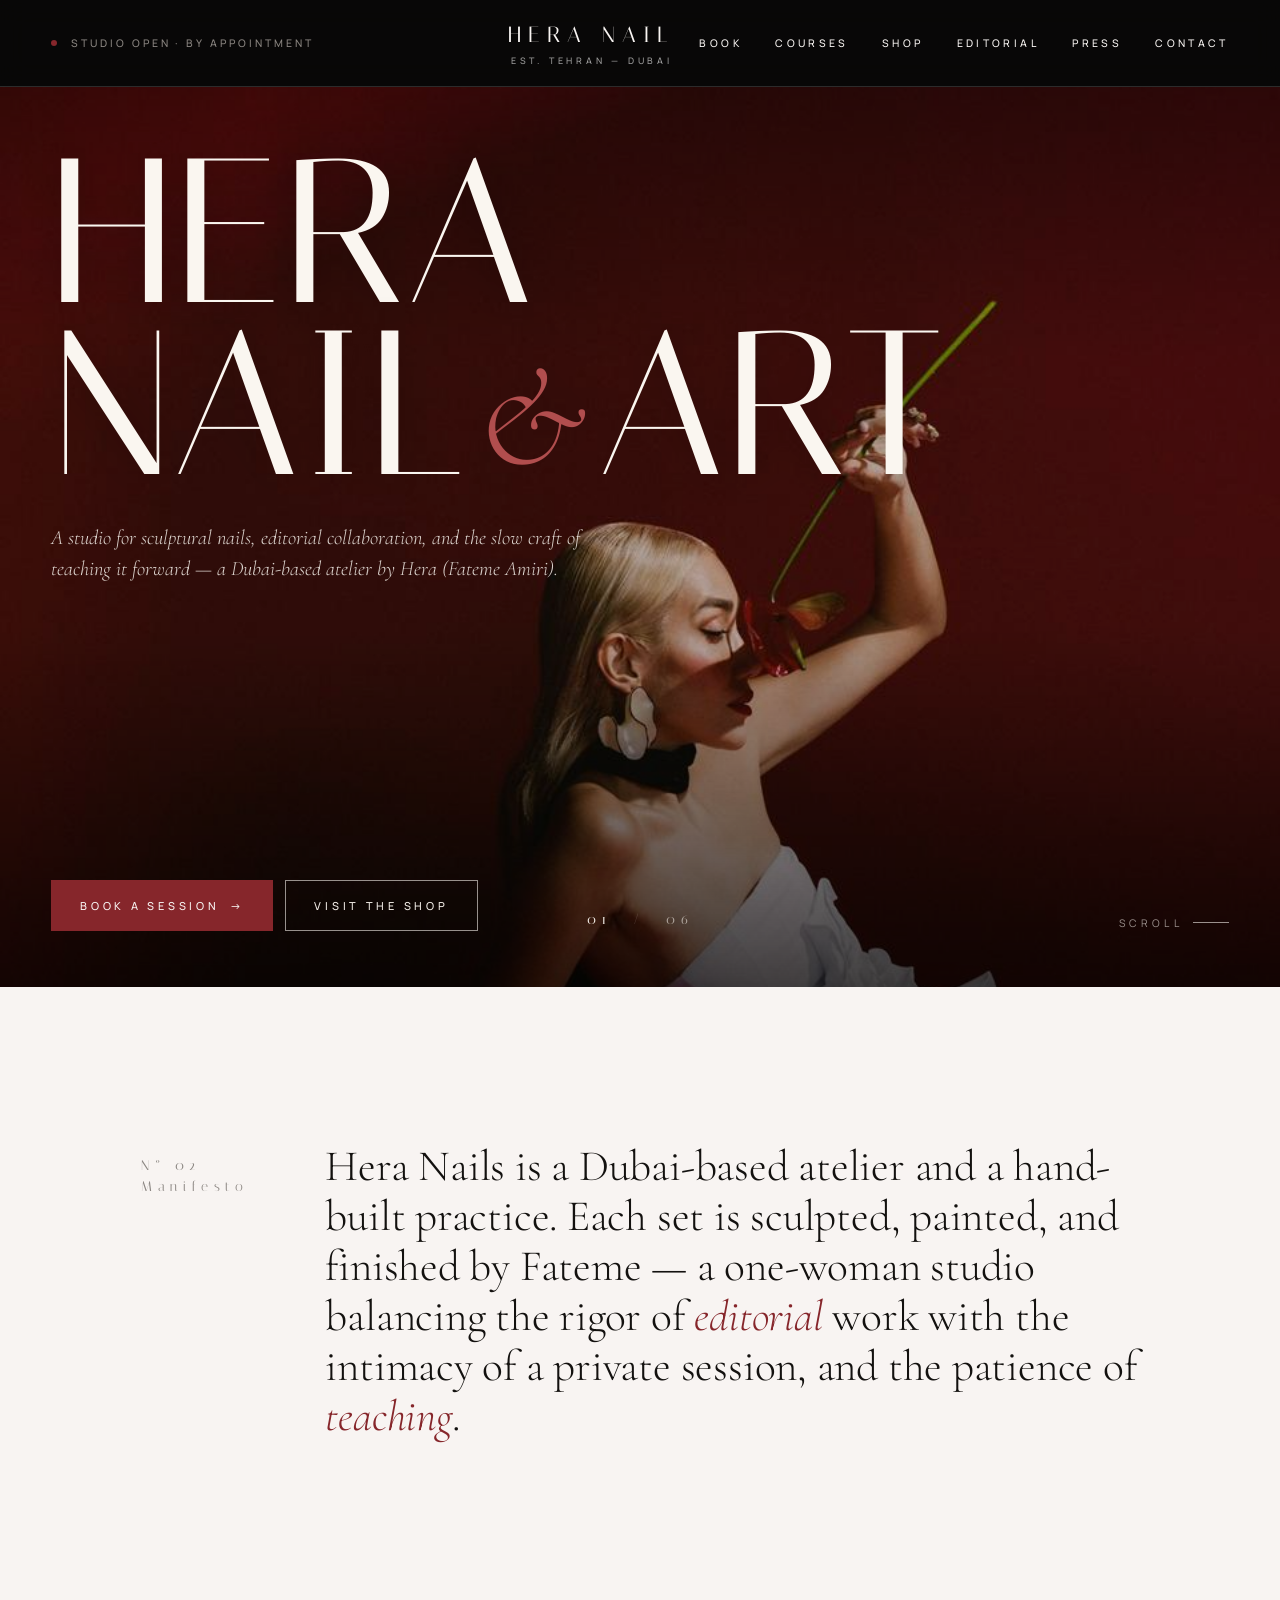
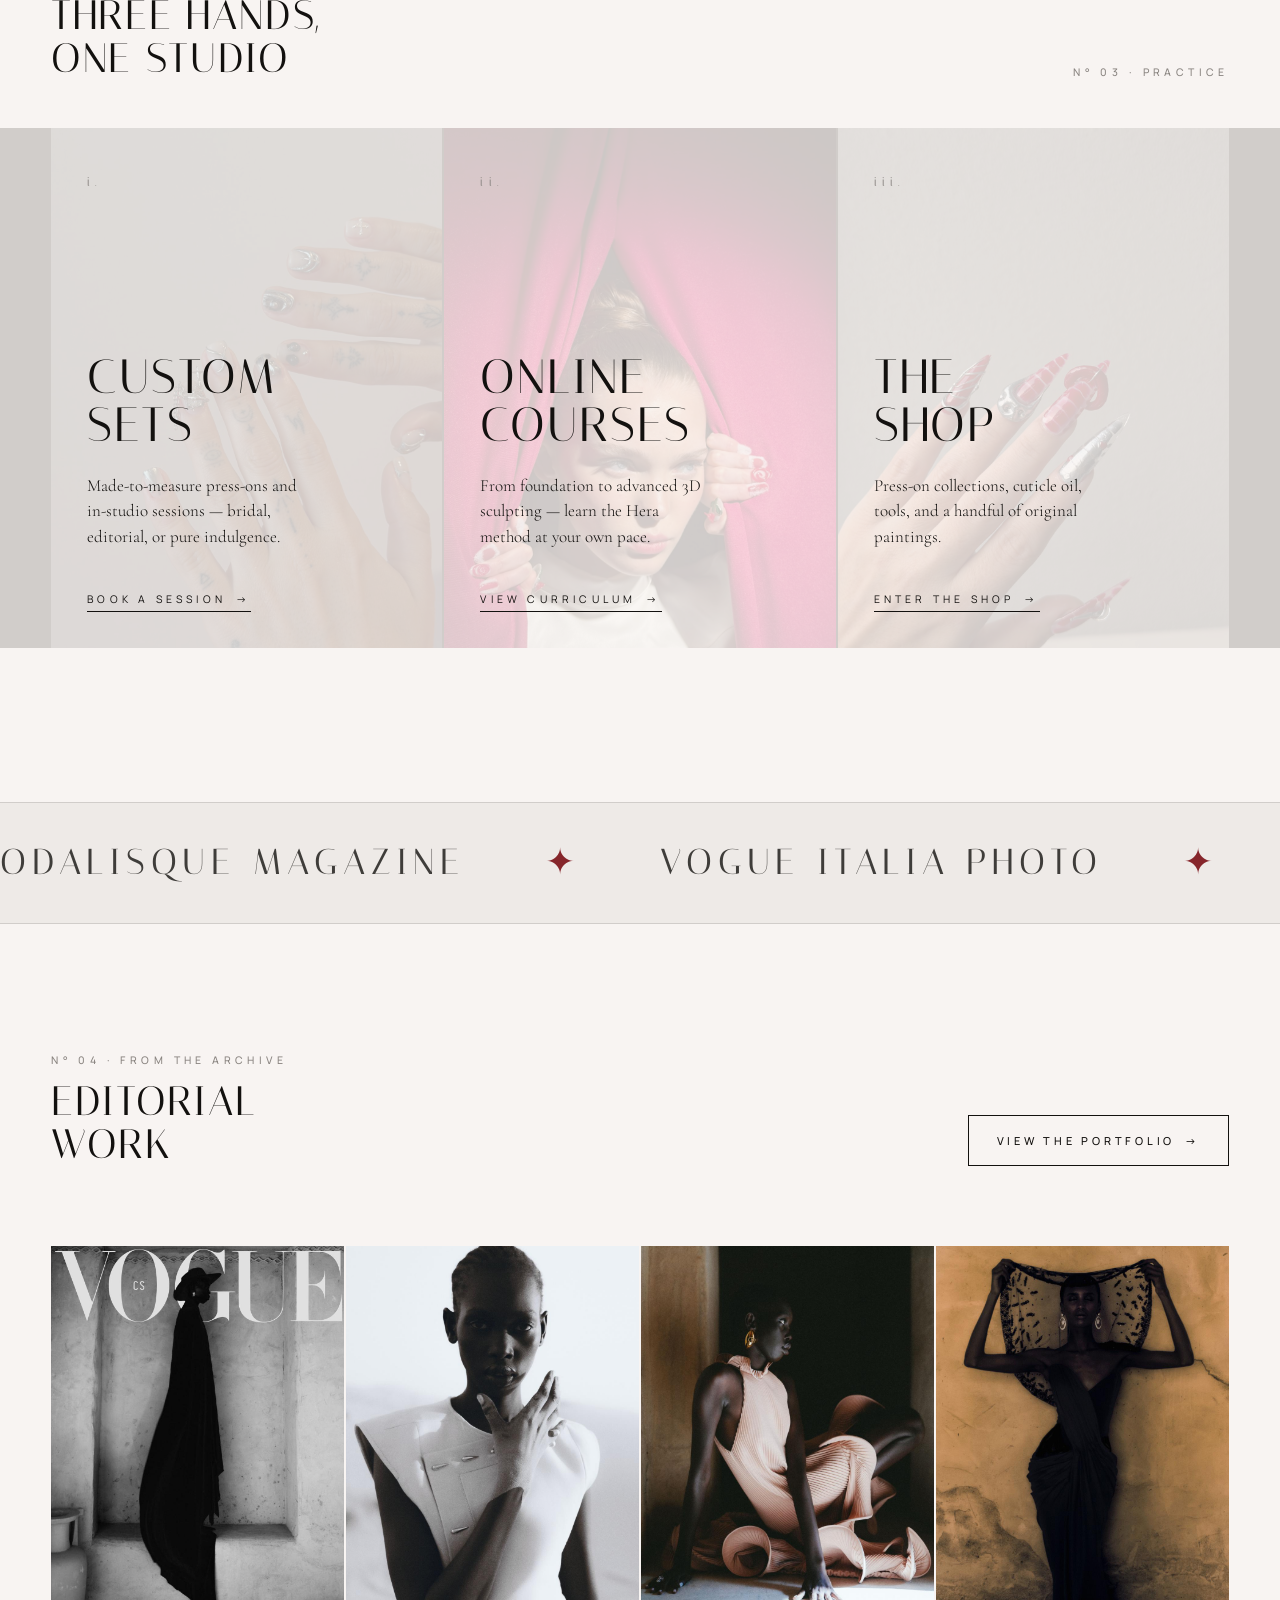
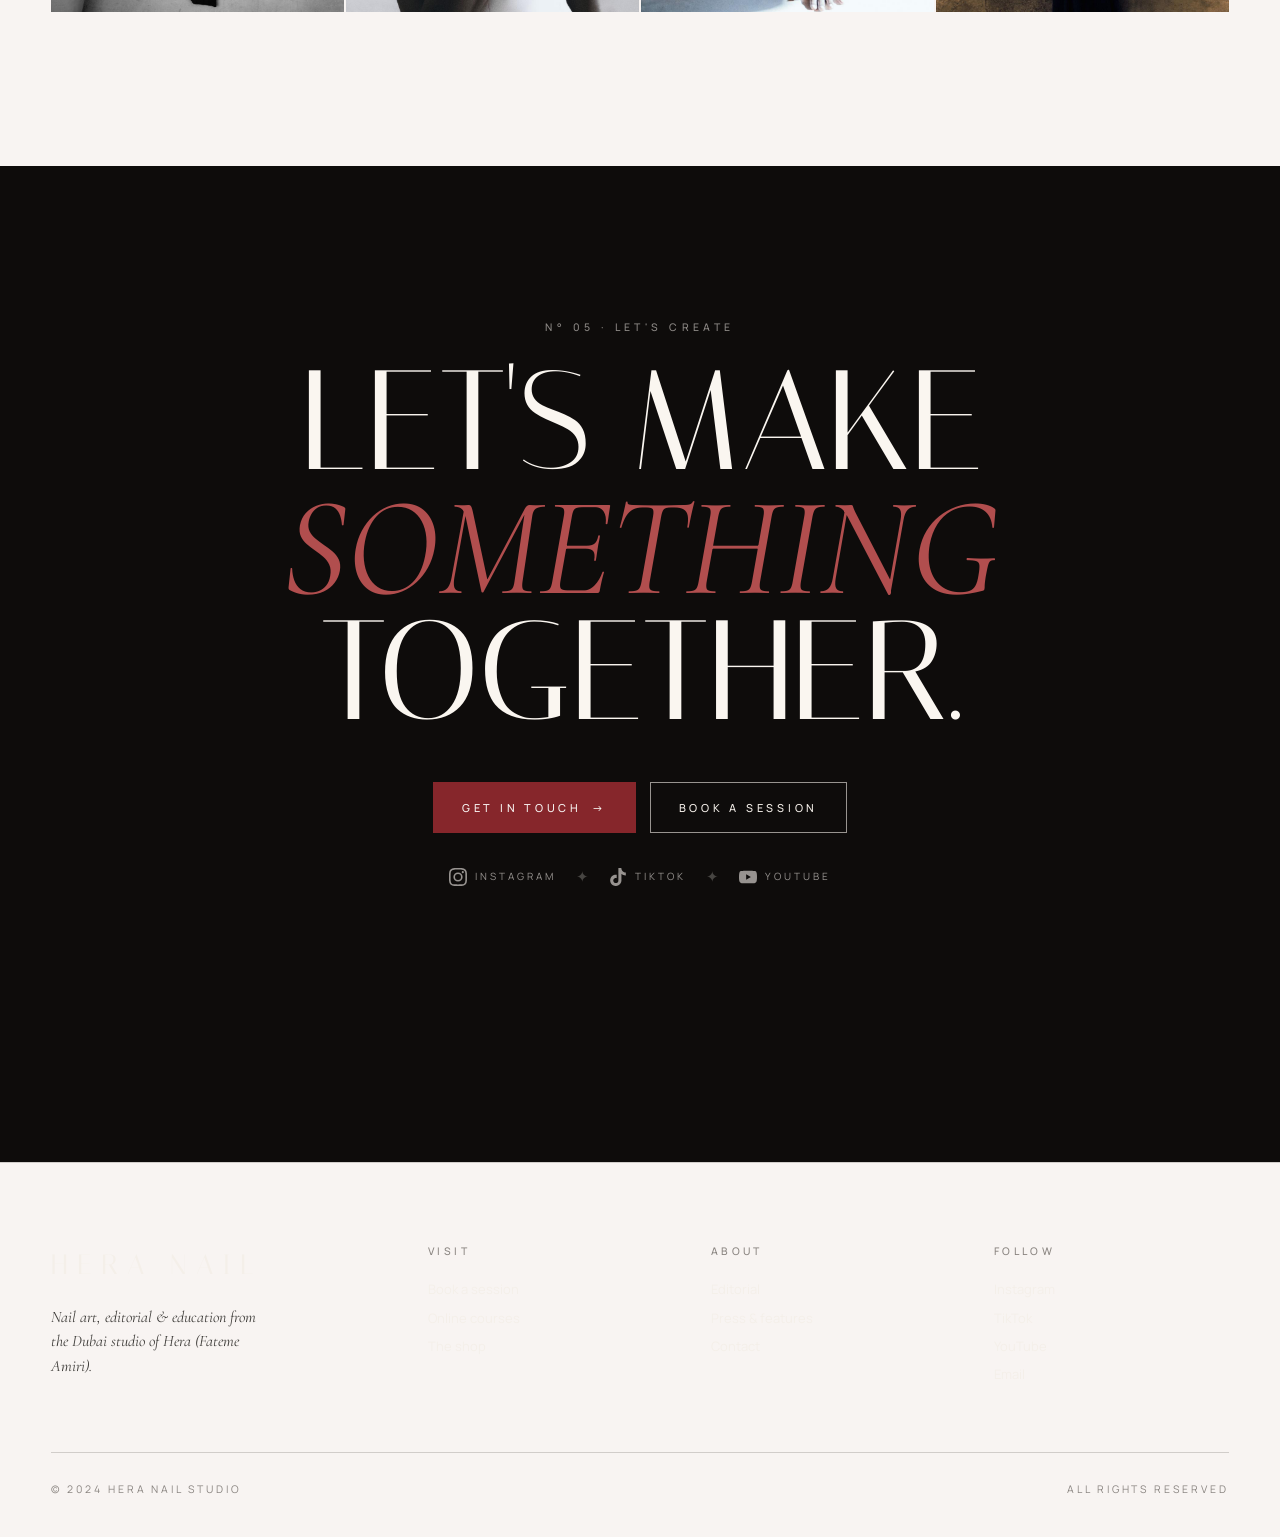
==== commit 00f3189e: "Social icons: card layout on contact, icon row on homepage CTA" ====
--- a/index.html
+++ b/index.html
@@ -443,6 +443,22 @@
       <a class="btn accent" href="contact.html">Get in touch <span class="arrow">→</span></a>
       <a class="btn" href="book.html" style="border-color:rgba(244,239,233,.6)">Book a session</a>
     </div>
+    <div style="margin-top:32px; display:flex; gap:20px; justify-content:center; align-items:center; flex-wrap:wrap;">
+      <a href="https://www.instagram.com/nailsby_hera" target="_blank" rel="noopener" style="display:flex; align-items:center; gap:8px; color:rgba(244,239,233,.6); font-size:10px; letter-spacing:0.3em; text-transform:uppercase; transition:color .2s;">
+        <svg width="18" height="18" viewBox="0 0 24 24" fill="currentColor"><path d="M12 2.163c3.204 0 3.584.012 4.85.07 3.252.148 4.771 1.691 4.919 4.919.058 1.265.069 1.645.069 4.849 0 3.205-.012 3.584-.069 4.849-.149 3.225-1.664 4.771-4.919 4.919-1.266.058-1.644.07-4.85.07-3.204 0-3.584-.012-4.849-.07-3.26-.149-4.771-1.699-4.919-4.92-.058-1.265-.07-1.644-.07-4.849 0-3.204.013-3.583.07-4.849.149-3.227 1.664-4.771 4.919-4.919 1.266-.057 1.645-.069 4.849-.069zM12 0C8.741 0 8.333.014 7.053.072 2.695.272.273 2.69.073 7.052.014 8.333 0 8.741 0 12c0 3.259.014 3.668.072 4.948.2 4.358 2.618 6.78 6.98 6.98C8.333 23.986 8.741 24 12 24c3.259 0 3.668-.014 4.948-.072 4.354-.2 6.782-2.618 6.979-6.98.059-1.28.073-1.689.073-4.948 0-3.259-.014-3.667-.072-4.947-.196-4.354-2.617-6.78-6.979-6.98C15.668.014 15.259 0 12 0zm0 5.838a6.162 6.162 0 100 12.324 6.162 6.162 0 000-12.324zM12 16a4 4 0 110-8 4 4 0 010 8zm6.406-11.845a1.44 1.44 0 100 2.881 1.44 1.44 0 000-2.881z"/></svg>
+        Instagram
+      </a>
+      <span style="color:rgba(244,239,233,.25)">✦</span>
+      <a href="https://www.tiktok.com/@hera_nail" target="_blank" rel="noopener" style="display:flex; align-items:center; gap:8px; color:rgba(244,239,233,.6); font-size:10px; letter-spacing:0.3em; text-transform:uppercase; transition:color .2s;">
+        <svg width="18" height="18" viewBox="0 0 24 24" fill="currentColor"><path d="M12.525.02c1.31-.02 2.61-.01 3.91-.02.08 1.53.63 3.09 1.75 4.17 1.12 1.11 2.7 1.62 4.24 1.79v4.03c-1.44-.05-2.89-.35-4.2-.97-.57-.26-1.1-.59-1.62-.93-.01 2.92.01 5.84-.02 8.75-.08 1.4-.54 2.79-1.35 3.94-1.31 1.92-3.58 3.17-5.91 3.21-1.43.08-2.86-.31-4.08-1.03-2.02-1.19-3.44-3.37-3.65-5.71-.02-.5-.03-1-.01-1.49.18-1.9 1.12-3.72 2.58-4.96 1.66-1.44 3.98-2.13 6.15-1.72.02 1.48-.04 2.96-.04 4.44-.99-.32-2.15-.23-3.02.37-.63.41-1.11 1.04-1.36 1.75-.21.51-.15 1.07-.14 1.61.24 1.64 1.82 3.02 3.5 2.87 1.12-.01 2.19-.66 2.77-1.61.19-.33.4-.67.41-1.06.1-1.79.06-3.57.07-5.36.01-4.03-.01-8.05.02-12.07z"/></svg>
+        TikTok
+      </a>
+      <span style="color:rgba(244,239,233,.25)">✦</span>
+      <a href="https://youtube.com/@nailsbyhera" target="_blank" rel="noopener" style="display:flex; align-items:center; gap:8px; color:rgba(244,239,233,.6); font-size:10px; letter-spacing:0.3em; text-transform:uppercase; transition:color .2s;">
+        <svg width="18" height="18" viewBox="0 0 24 24" fill="currentColor"><path d="M23.498 6.186a3.016 3.016 0 00-2.122-2.136C19.505 3.545 12 3.545 12 3.545s-7.505 0-9.377.505A3.017 3.017 0 00.502 6.186C0 8.07 0 12 0 12s0 3.93.502 5.814a3.016 3.016 0 002.122 2.136c1.871.505 9.376.505 9.376.505s7.505 0 9.377-.505a3.015 3.015 0 002.122-2.136C24 15.93 24 12 24 12s0-3.93-.502-5.814zM9.545 15.568V8.432L15.818 12l-6.273 3.568z"/></svg>
+        YouTube
+      </a>
+    </div>
   </div>
 </section>
 
--- a/styles.css
+++ b/styles.css
@@ -122,11 +122,13 @@
 /* mobile nav */
 .nav-toggle { display: none; }
 @media (max-width: 820px) {
-  .nav { grid-template-columns: 1fr auto auto; gap: 12px; }
+  .nav { grid-template-columns: 1fr auto auto; gap: 12px; padding: 12px var(--pad); }
   .nav-left { display: none; }
   .nav-links {
-    position: fixed;
-    inset: 64px 0 auto 0;
+    position: absolute;
+    top: 100%;
+    left: 0;
+    right: 0;
     flex-direction: column;
     background: var(--bg);
     padding: 24px var(--pad) 36px;
@@ -136,6 +138,7 @@
     border-bottom: 1px solid var(--rule);
     transform: translateY(-110%);
     transition: transform .35s cubic-bezier(.6,.05,.2,1);
+    z-index: -1;
   }
   .nav-links.open { transform: translateY(0); }
   .nav-toggle {
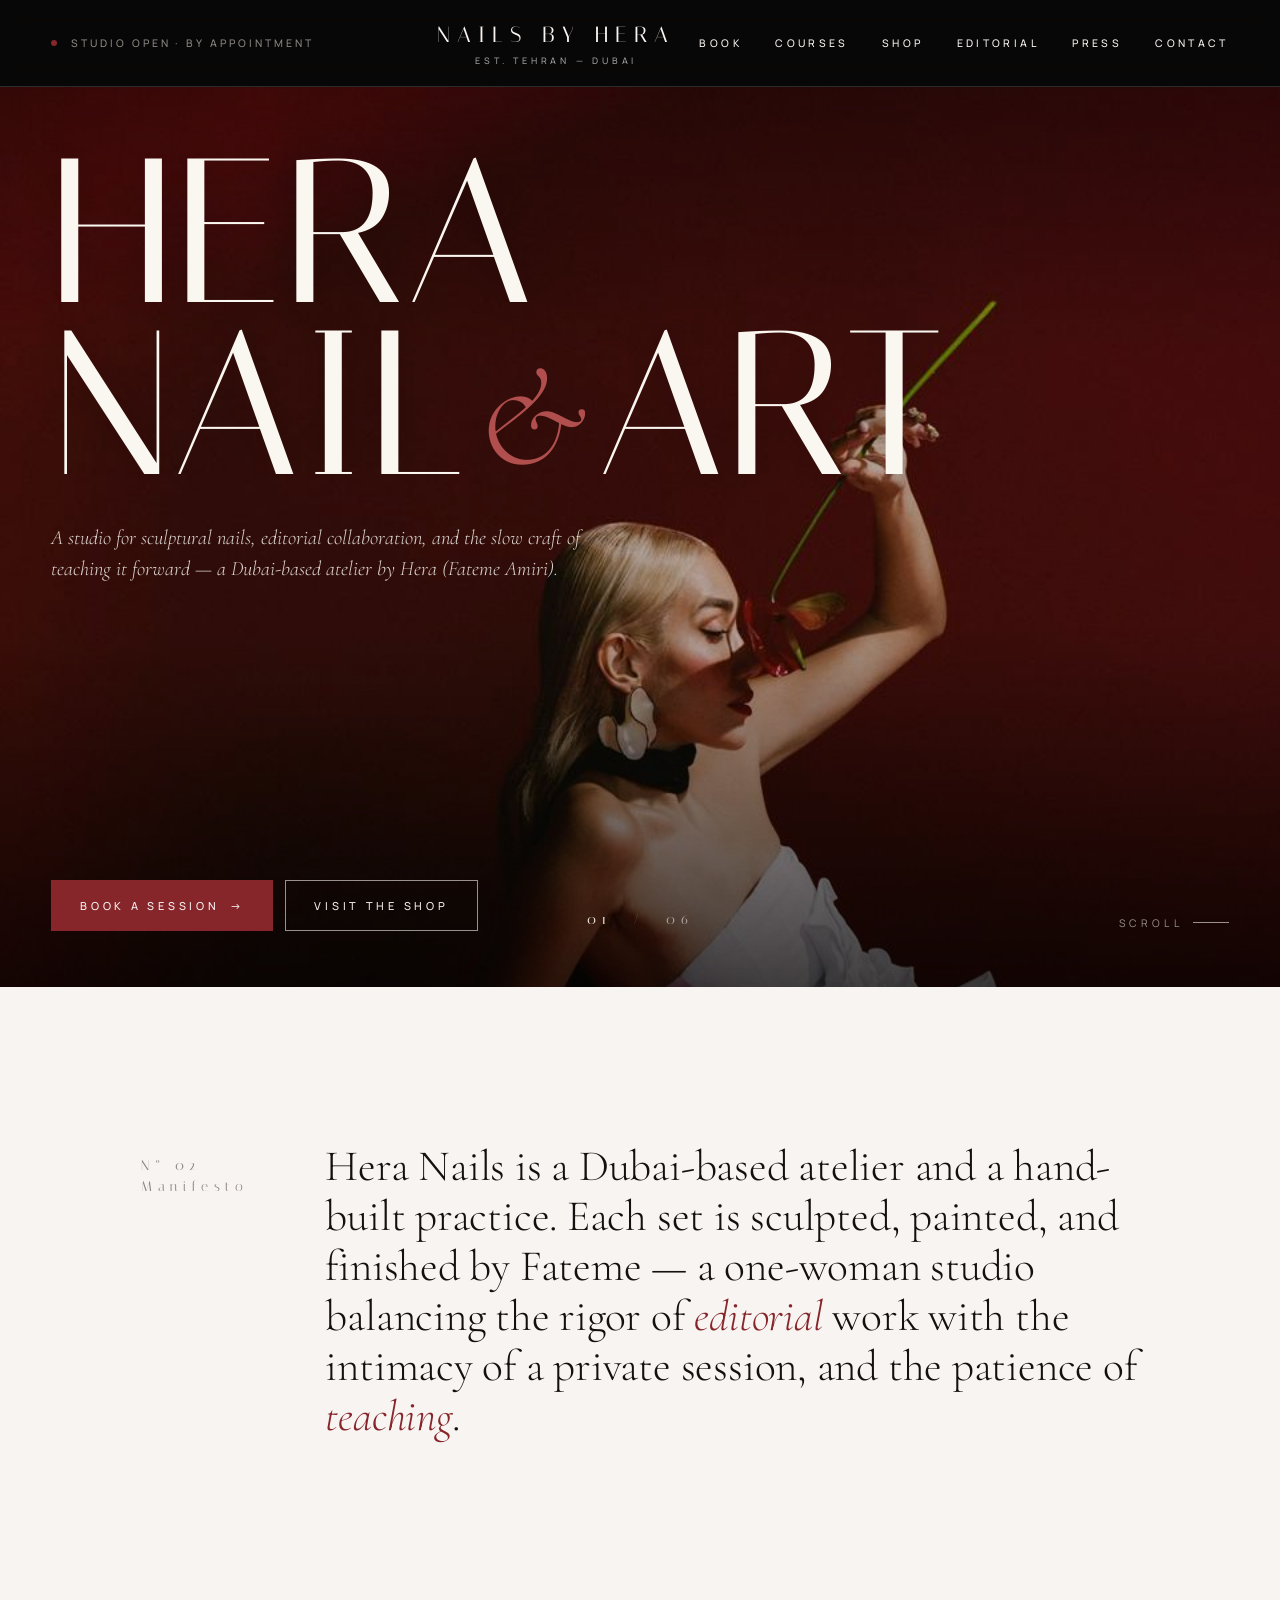
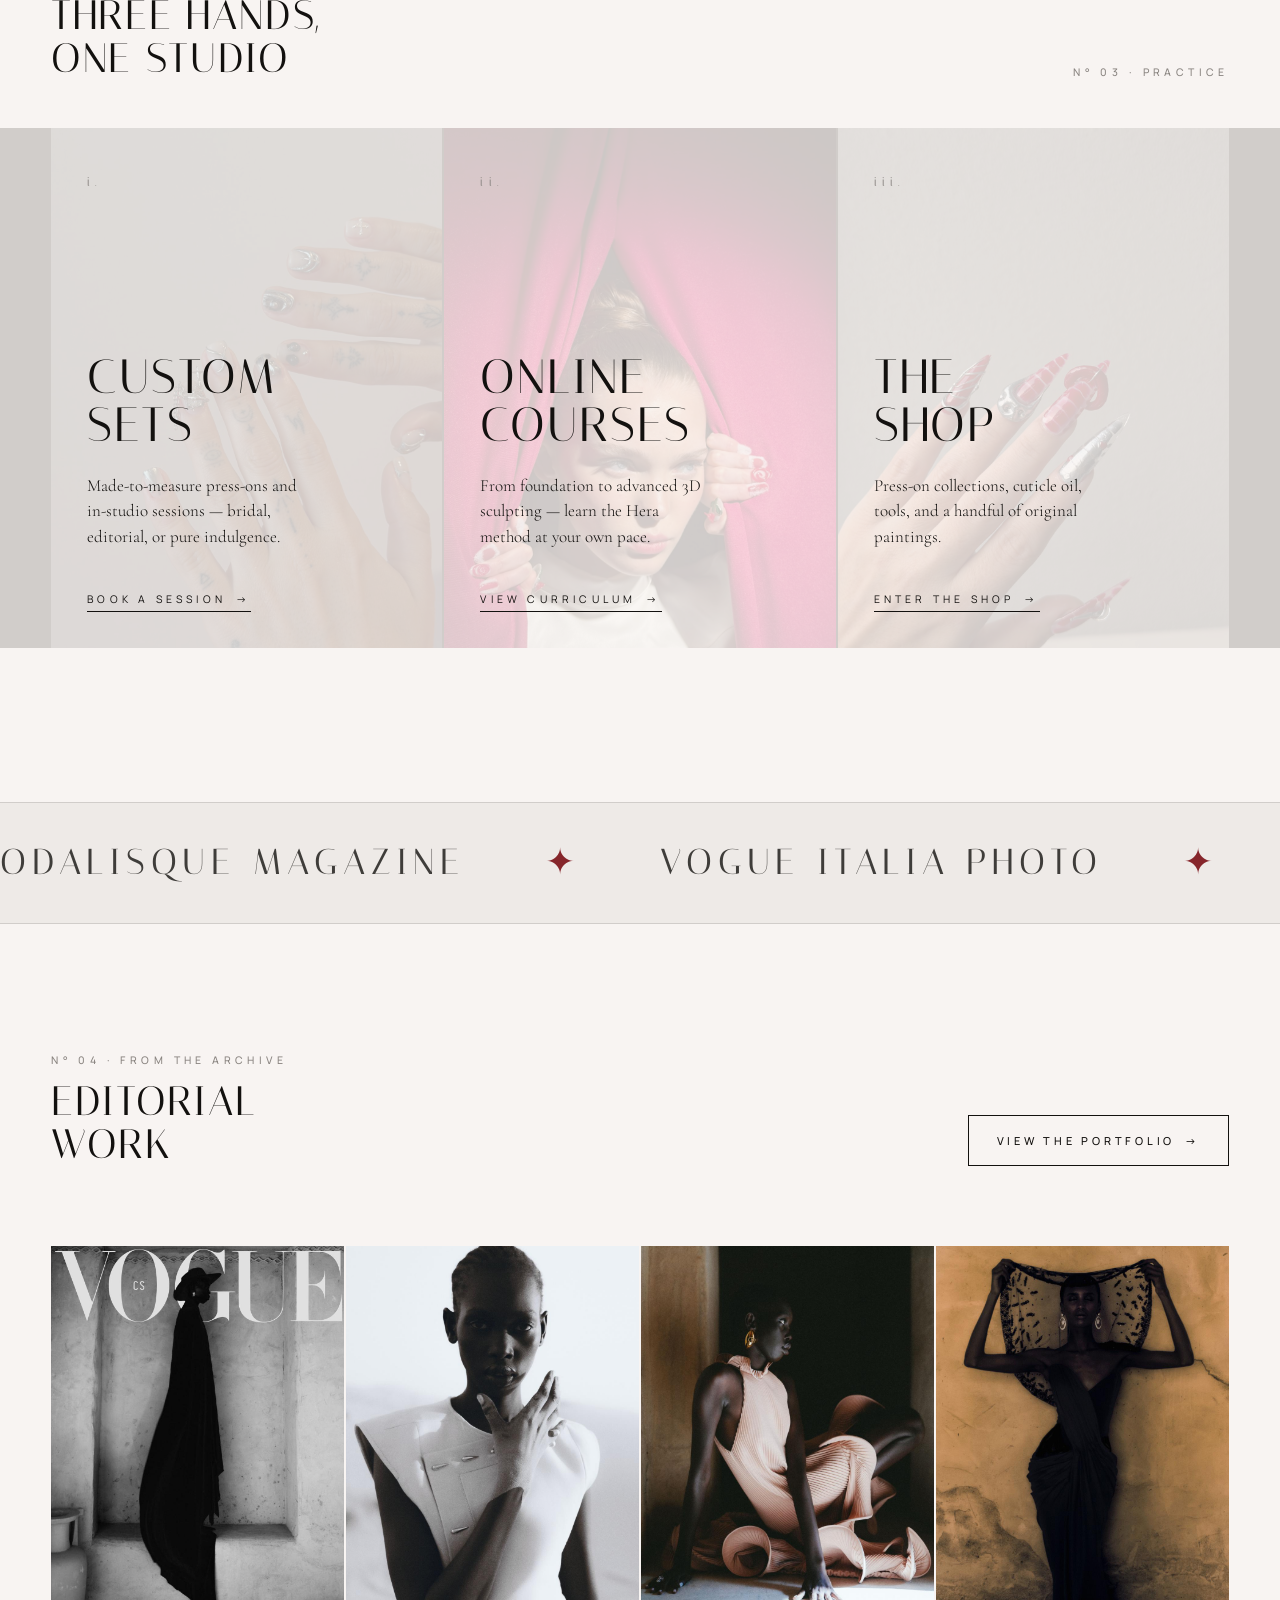
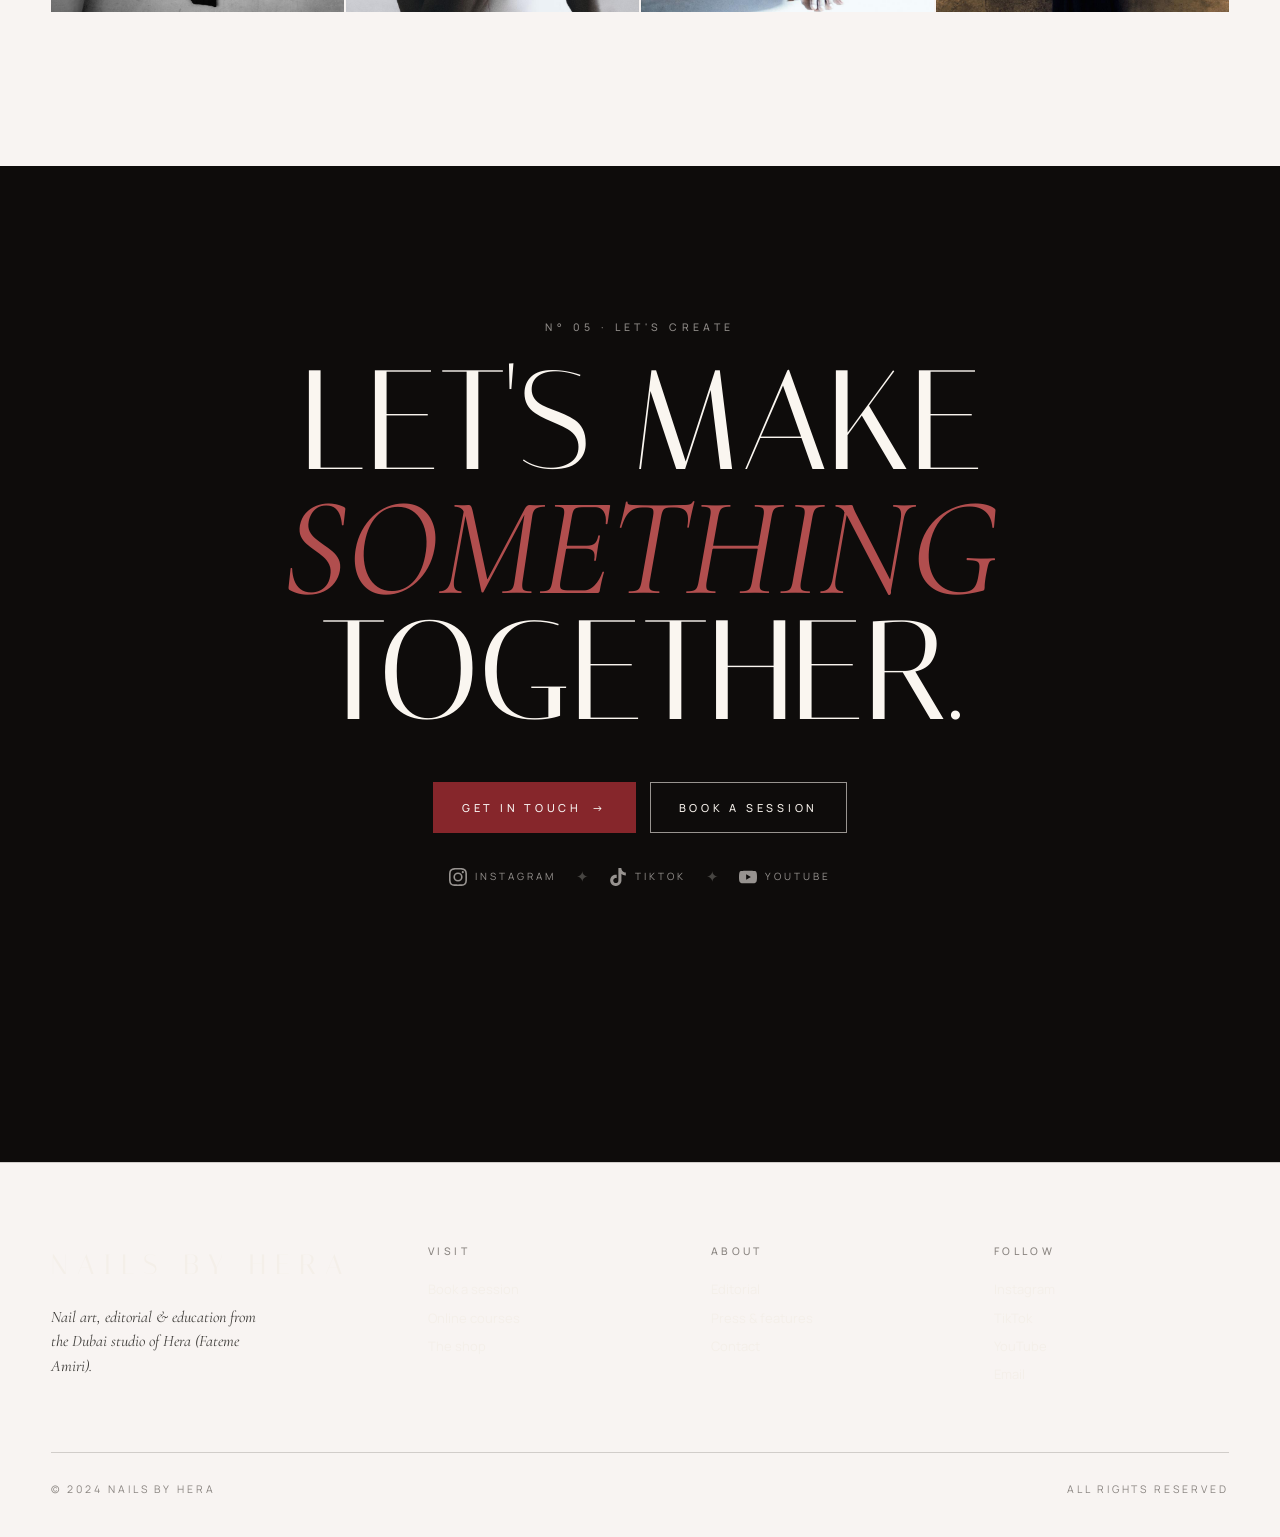
==== commit e9ad4f56: "Rename brand to Nails by Hera across all pages" ====
--- a/index.html
+++ b/index.html
@@ -3,7 +3,7 @@
 <head>
 <meta charset="utf-8">
 <meta name="viewport" content="width=device-width,initial-scale=1,viewport-fit=cover">
-<title>Hera Nail — Nail Art · Editorial · Education</title>
+<title>Nails by Hera — Nail Art · Editorial · Education</title>
 <link rel="stylesheet" href="styles.css">
 <style>
   /* Landing-specific */
@@ -311,7 +311,7 @@
       <span>Studio Open · By Appointment</span>
     </div>
     <a class="brand" href="index.html">
-      Hera Nail
+      Nails by Hera
       <span class="sub">EST. TEHRAN — DUBAI</span>
     </a>
     <button class="nav-toggle" id="navToggle" aria-label="Menu">
@@ -466,7 +466,7 @@
 <footer class="site-footer">
   <div class="footer-grid">
     <div>
-      <div class="footer-mark">Hera Nail</div>
+      <div class="footer-mark">Nails by Hera</div>
       <p style="margin-top:18px; font-family:var(--serif); font-style:italic; font-size:16px; color:var(--ink-soft); max-width:32ch;">Nail art, editorial &amp; education from the Dubai studio of Hera (Fateme Amiri).</p>
     </div>
     <div>
@@ -490,7 +490,7 @@
     </div>
   </div>
   <div class="footer-bottom">
-    <span>© 2024 Hera Nail Studio</span>
+    <span>© 2024 Nails by Hera</span>
     <span>All rights reserved</span>
   </div>
 </footer>
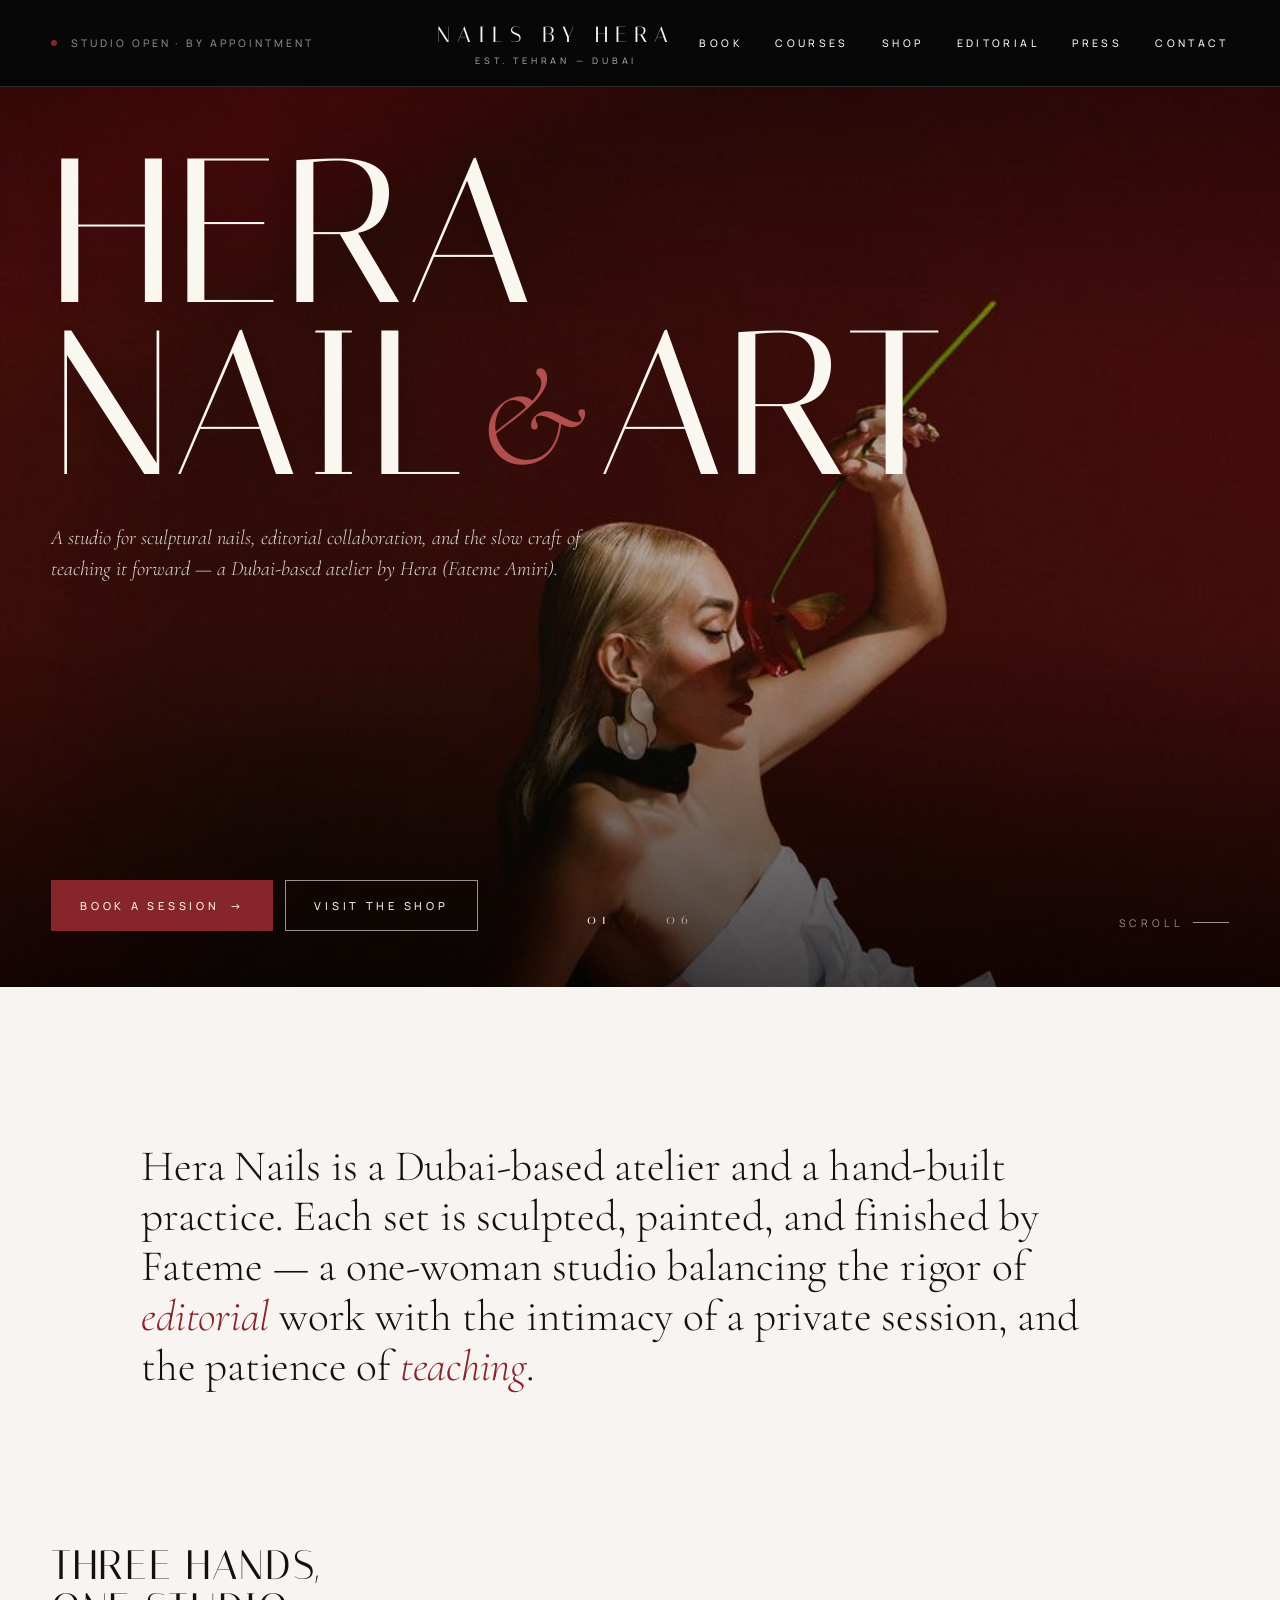
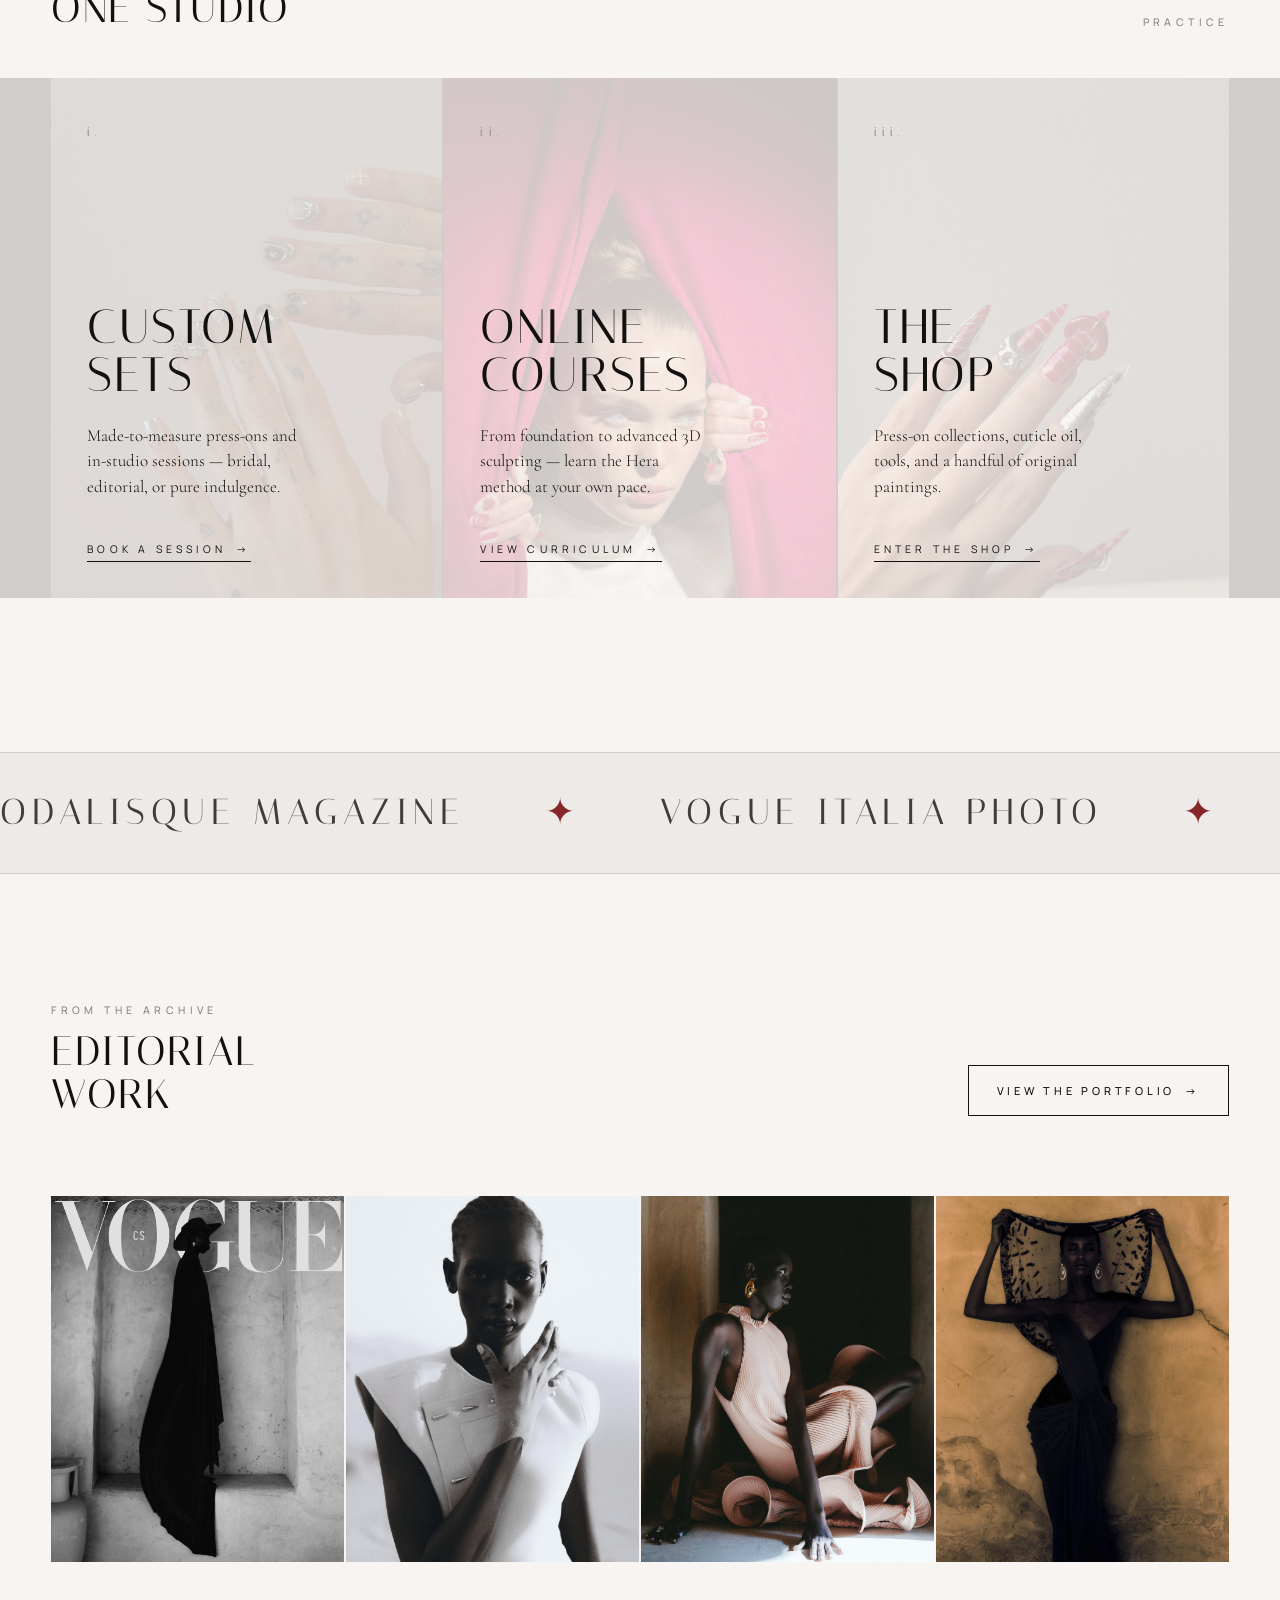
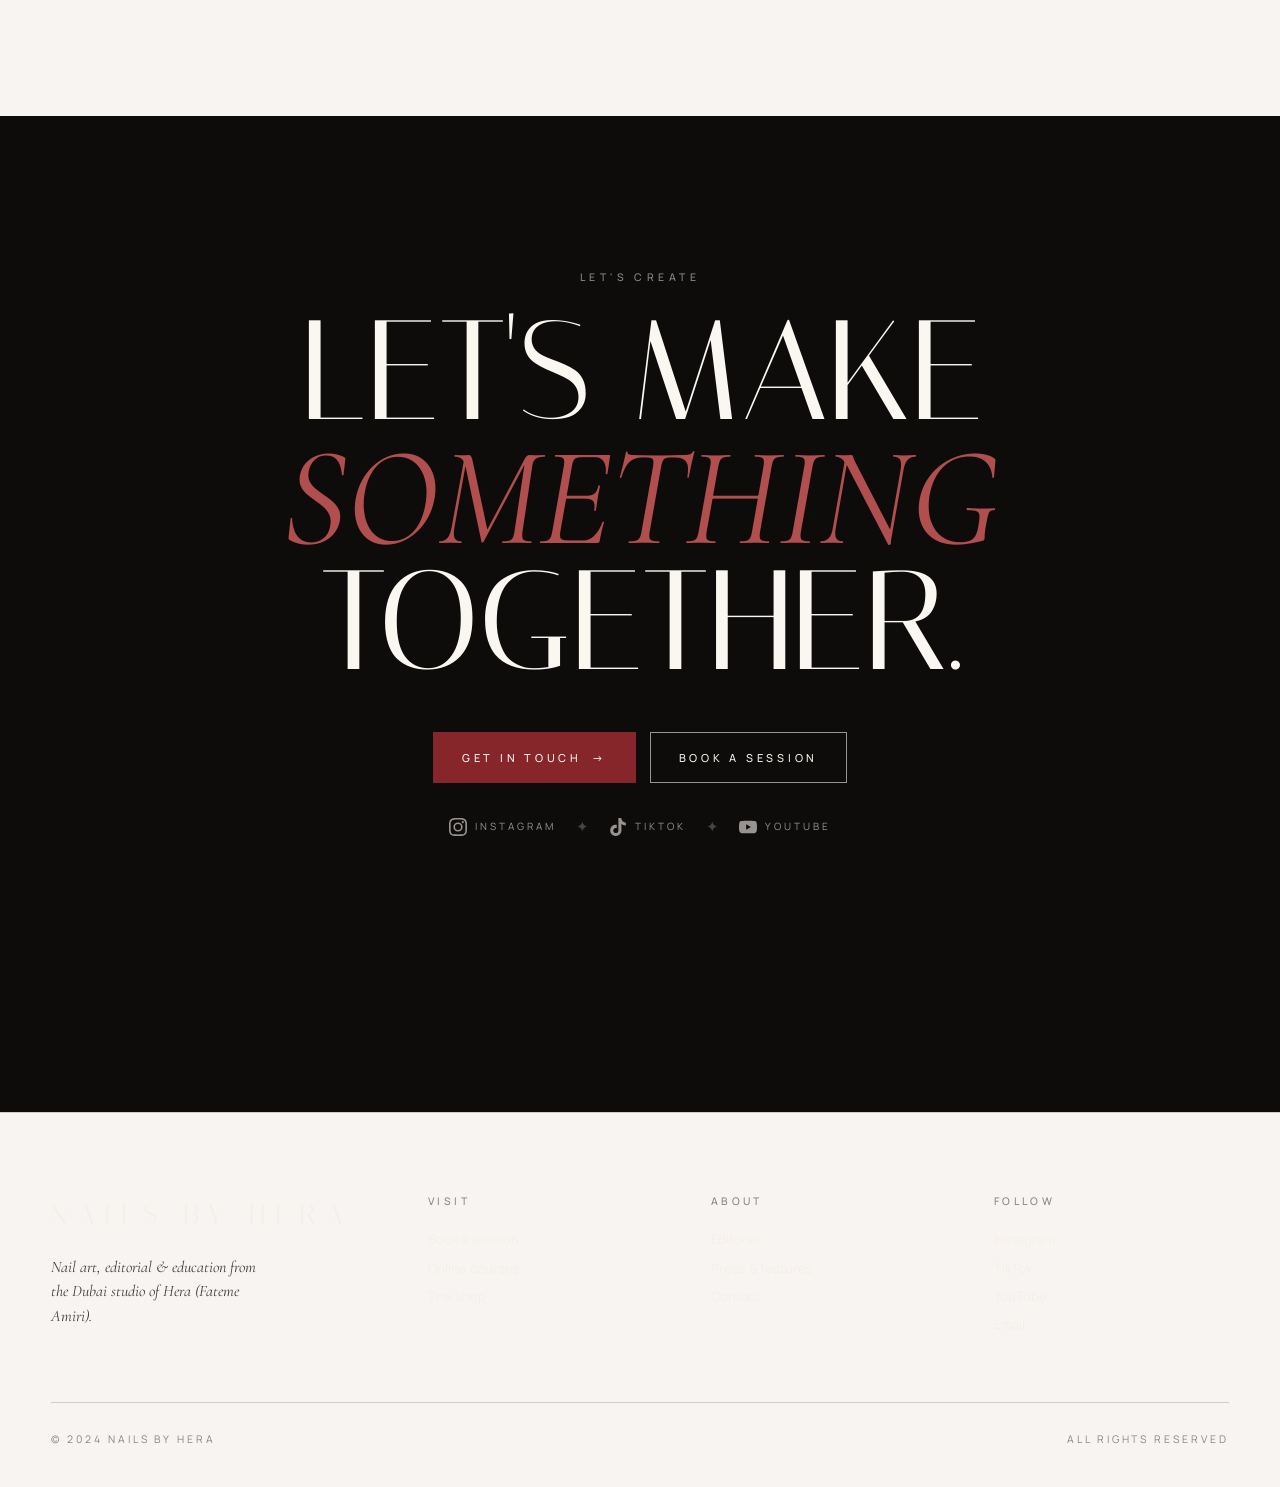
==== commit 954fbe59: "Remove laughing hero image from editorial; strip remaining N° labels from book and index" ====
--- a/index.html
+++ b/index.html
@@ -157,7 +157,7 @@
     margin: 0 auto;
     padding: 0 var(--pad);
     display: grid;
-    grid-template-columns: auto 1fr;
+    grid-template-columns: 1fr;
     gap: clamp(40px, 6vw, 96px);
   }
   @media (max-width: 720px) { .manifesto { grid-template-columns: 1fr; } }
@@ -358,7 +358,6 @@
 <!-- Manifesto -->
 <section class="section-light">
   <div class="manifesto">
-    <div class="num">N° 02<br>Manifesto</div>
     <div>
       <p class="body">
         Hera Nails is a Dubai-based atelier and a hand-built practice. Each set is sculpted, painted, and finished by Fateme — a one-woman studio balancing the rigor of <em>editorial</em> work with the intimacy of a private session, and the patience of <em>teaching</em>.
@@ -371,7 +370,7 @@
 <section class="section-light" style="padding-top:0">
   <div class="shell" style="margin-bottom:48px; display:flex; justify-content:space-between; align-items:end; gap:24px; flex-wrap:wrap;">
     <h2 class="h-section">Three Hands,<br>One Studio</h2>
-    <p class="eyebrow">N° 03 · Practice</p>
+    <p class="eyebrow">Practice</p>
   </div>
   <div class="pillars">
     <a class="pillar" href="book.html">
@@ -421,7 +420,7 @@
 <section class="section-light" style="padding-top:clamp(80px,10vw,140px)">
   <div class="shell" style="display:flex; justify-content:space-between; align-items:end; gap:24px; flex-wrap:wrap;">
     <div>
-      <p class="eyebrow">N° 04 · From the Archive</p>
+      <p class="eyebrow">From the Archive</p>
       <h2 class="h-section" style="margin-top:12px">Editorial<br>Work</h2>
     </div>
     <a class="btn ghost" href="editorial.html">View the portfolio <span class="arrow">→</span></a>
@@ -437,7 +436,7 @@
 <!-- Closing CTA -->
 <section class="section-dark" style="text-align:center">
   <div class="shell">
-    <p class="eyebrow" style="color:rgba(244,239,233,.55)">N° 05 · Let's Create</p>
+    <p class="eyebrow" style="color:rgba(244,239,233,.55)">Let's Create</p>
     <h2 class="h-display" style="color:#faf6f0; margin-top:24px">Let's make<br><em style="font-family:var(--serif); font-style:italic; color:var(--accent-soft)">something</em><br>together.</h2>
     <div style="margin-top:48px; display:flex; gap:14px; justify-content:center; flex-wrap:wrap;">
       <a class="btn accent" href="contact.html">Get in touch <span class="arrow">→</span></a>
--- a/styles.css
+++ b/styles.css
@@ -99,6 +99,11 @@
   transition: color .25s ease;
 }
 .nav-links a:hover { color: var(--accent); }
+.nav-right { display: flex; align-items: center; gap: 16px; justify-content: flex-end; }
+.nav-whatsapp { color: var(--accent); border: 1px solid var(--accent); padding: 7px 16px; border-radius: 2px; font-size: 10.5px; letter-spacing: 0.28em; text-transform: uppercase; font-weight: 500; white-space: nowrap; transition: background .2s, color .2s; }
+.nav-whatsapp:hover { background: var(--accent); color: var(--bg); }
+.site-header.is-dark .nav-whatsapp { color: #fff; border-color: rgba(255,255,255,0.5); }
+.site-header.is-dark .nav-whatsapp:hover { background: #fff; color: var(--ink); }
 .nav-links a.active::after {
   content: "";
   position: absolute;
@@ -122,7 +127,7 @@
 /* mobile nav */
 .nav-toggle { display: none; }
 @media (max-width: 820px) {
-  .nav { grid-template-columns: 1fr auto auto; gap: 12px; padding: 12px var(--pad); }
+  .nav { grid-template-columns: 1fr auto; gap: 12px; padding: 12px var(--pad); }
   .nav-left { display: none; }
   .nav-links {
     position: absolute;
@@ -137,10 +142,14 @@
     align-items: flex-start;
     border-bottom: 1px solid var(--rule);
     transform: translateY(-110%);
-    transition: transform .35s cubic-bezier(.6,.05,.2,1);
-    z-index: -1;
+    visibility: hidden;
+    transition: transform .35s cubic-bezier(.6,.05,.2,1), visibility 0s .35s;
   }
-  .nav-links.open { transform: translateY(0); }
+  .nav-links.open {
+    transform: translateY(0);
+    visibility: visible;
+    transition: transform .35s cubic-bezier(.6,.05,.2,1), visibility 0s 0s;
+  }
   .nav-toggle {
     display: inline-flex;
     align-items: center;
